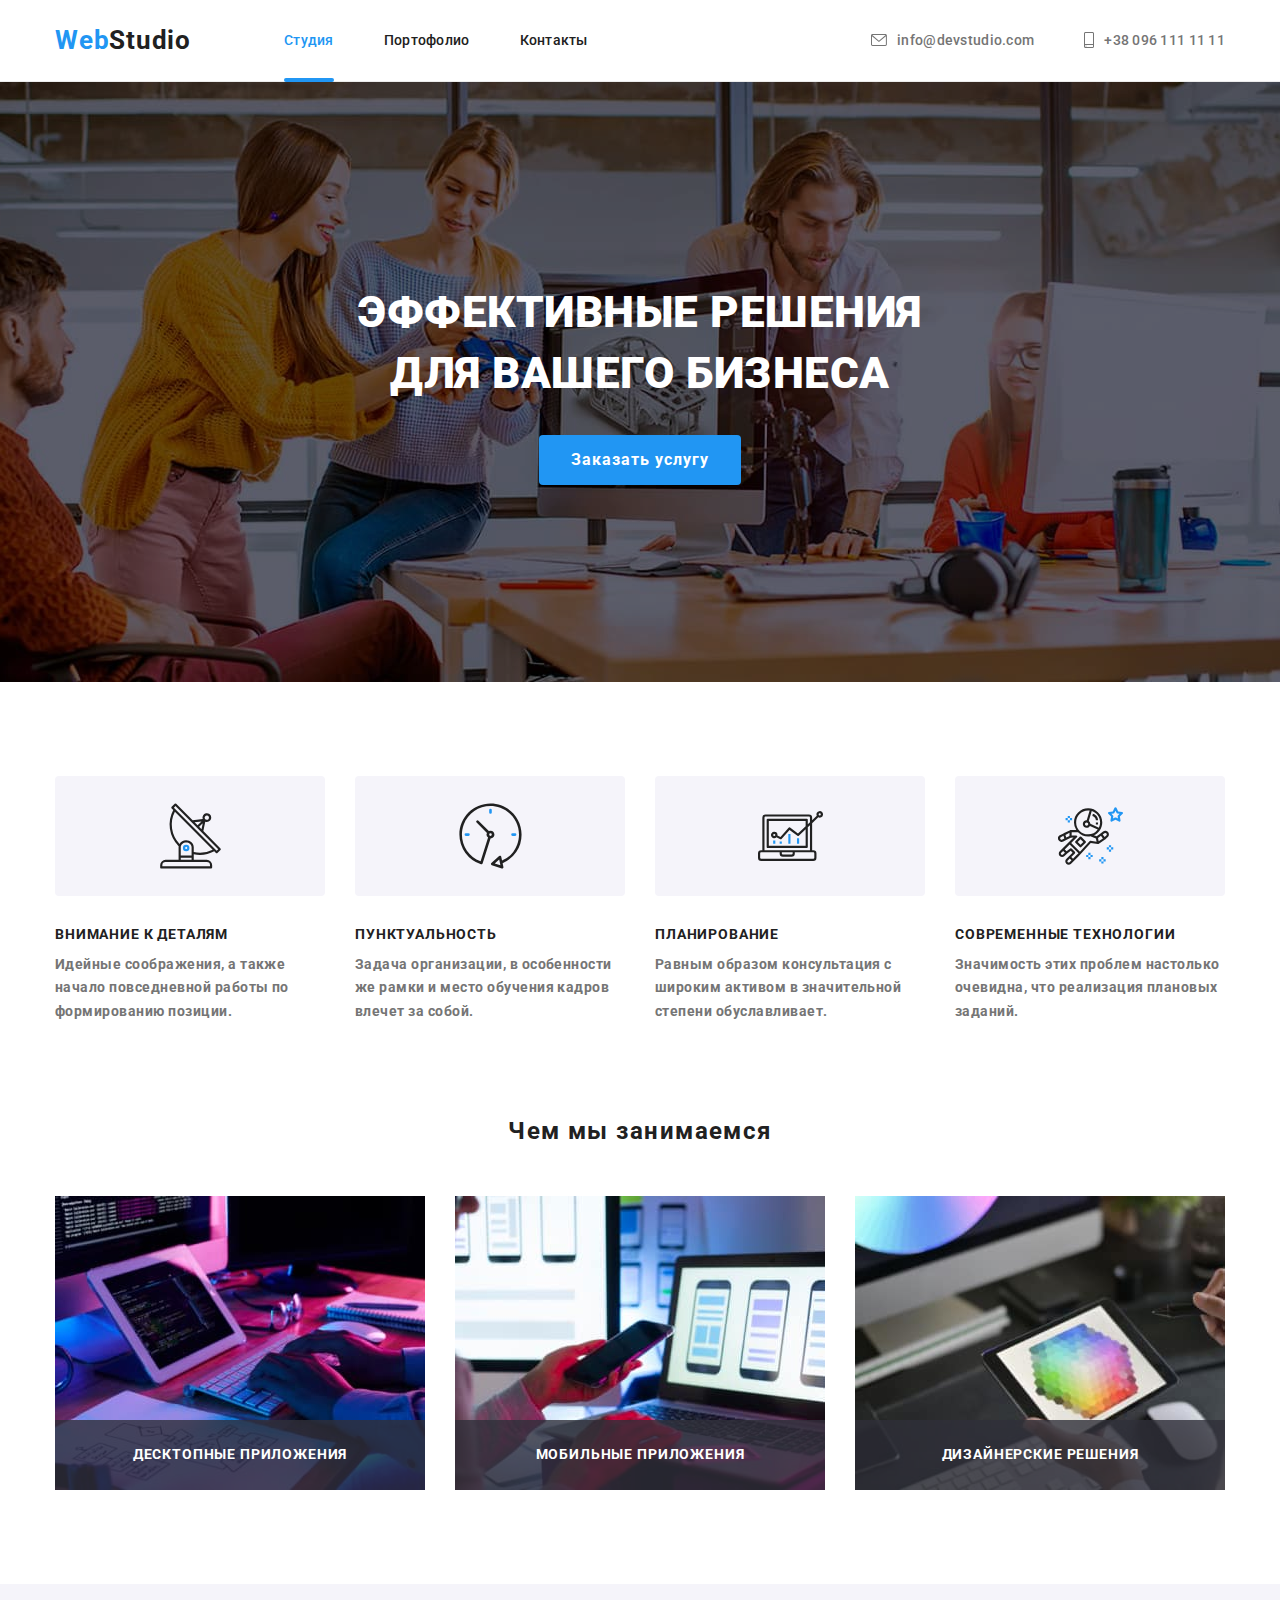
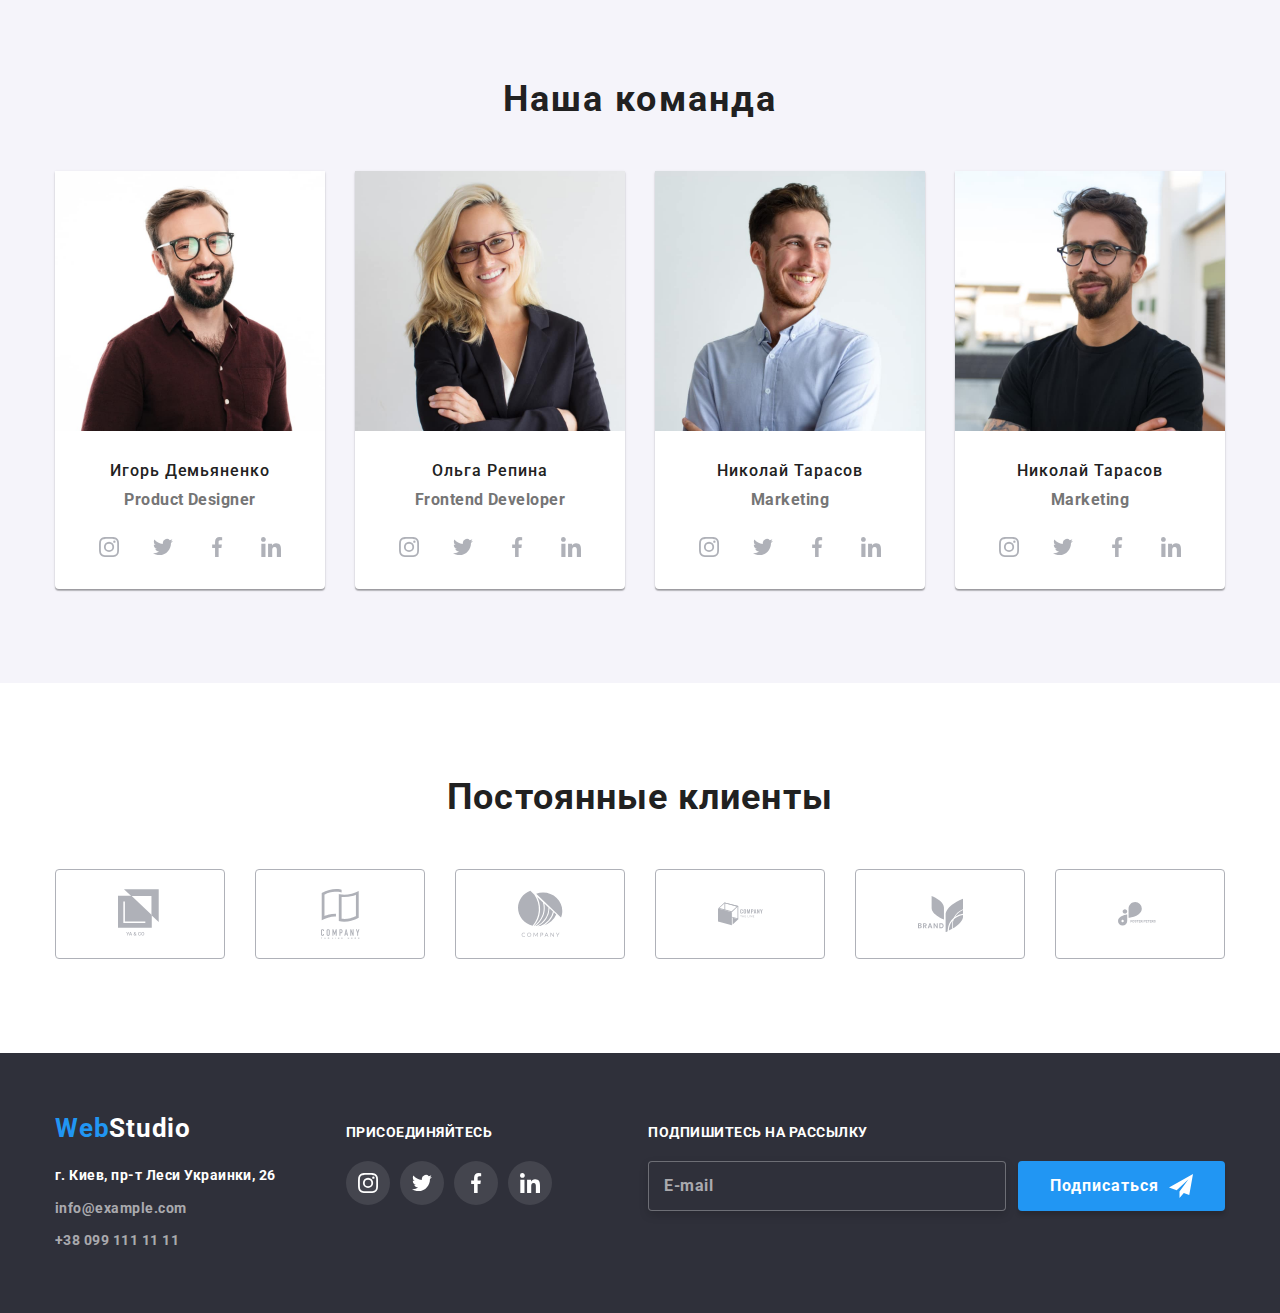
==== index.html @ f10117a3 "sass" ====
<!DOCTYPE html>
<html lang="ru">
  <head>
    <meta charset="UTF-8" />
    <meta name="viewport" content="width=device-width, initial-scale=1.0" />
    <title>Студия</title>
    <link rel="preconnect" href="https://fonts.gstatic.com" />
    <link
      href="https://fonts.googleapis.com/css2?family=Raleway:wght@700&family=Roboto:wght@400;500;700;900&display=swap"
      rel="stylesheet"
    />
    <!-- нормализатор  modern-normalize по умолчанию задан глобальный border-box -->
    <link
      rel="stylesheet"
      href="https://cdnjs.cloudflare.com/ajax/libs/modern-normalize/1.0.0/modern-normalize.min.css"
    />

    <link rel="stylesheet" href="./css/main.min.css" />
  </head>
  <body>
    <!-- шапка -->
    <header class="header">
      <div class="container header__container">
        <nav class="header__navigation">
          <a href="#" lang="en" class="logo header__logo"
            ><span class="logo-decor">Web</span>Studio</a
          >
          <ul class="header__nav-list">
            <li class="header__nav-list-item">
              <a class="header__nav-link header__nav-link--current" href="#">Студия</a></li>
            <li class="header__nav-list-item">
              <a class="header__nav-link" href="./portfolio.html">Портофолио</a>
            </li>
            <li class="header__nav-list-item">
              <a class="header__nav-link" href="#">Контакты</a></li>
          </ul>
        </nav>
        <ul class="header__contacts">
          <li class="header__contacts-item">
            <a class="header__contact" href="mailto:info@devstudio.com">
                <svg  class="header__contact-tel" width="16" height="12">
                  <use href="./images/svg/icon-sprite.svg#icon-envelope"></use>
                </svg>info@devstudio.com
           </a>
          </li>
          <li class="header__contacts-item">
            <a class="header__contact" href="tel:+380961111111">
              <svg  class="header__contact-tel" width="10" height="16">
                <use href="./images/svg/icon-sprite.svg#icon-smartphone"></use>
              </svg>
              +38 096 111 11 11
            </a>   
          </li>
        </ul>
      </div>
    </header>

    <main>
      <!-- Эффективные решения для вашего бизнеса -->
      <section class="main-section">
        <h1 class="main-section__title-main">
          Эффективные решения<br />
          для вашего бизнеса
        </h1>
        <button class="button" data-modal-open>Заказать услугу</button>
      </section>

      <!-- features Особенности -->
      <section class="features">
        <div class="container">
          <h2 class="features__main-title visually-hidden">Особенности</h2>
          <ul class="features__list">
            <li class="features__list-item">
              <div class="features__icon-wrapper">
                <svg class="features__icon">
                  <use href="./images/svg/icon-sprite.svg#icon-antenna"></use>
                </svg>
              </div>
              <h3 class="features__title">Внимание к деталям</h3>
              <p class="features__text">
                Идейные соображения, а также начало повседневной работы по
                формированию позиции.
              </p>
            </li>
            <li class="features__list-item">
              <div class="features__icon-wrapper">
                <svg class="features__icon">
                  <use href="./images/svg/icon-sprite.svg#icon-clock"></use>
                </svg>
              </div>
              <h3 class="features__title">Пунктуальность</h3>
              <p class="features__text">
                Задача организации, в особенности же рамки и место обучения
                кадров влечет за собой.
              </p>
            </li>
            <li class="features__list-item">
              <div class="features__icon-wrapper">
                <svg class="features__icon">
                  <use href="./images/svg/icon-sprite.svg#icon-diagram"></use>
                </svg>
              </div>
              <h3 class="features__title">Планирование</h3>
              <p class="features__text">
                Равным образом консультация с широким активом в значительной
                степени обуславливает.
              </p>
            </li>
            <li class="features__list-item">
              <div class="features__icon-wrapper">
                <svg class="features__icon">
                  <use href="./images/svg/icon-sprite.svg#icon-astronaut"></use>
                </svg>
              </div>
              <h3 class="features__title">Современные технологии</h3>
              <p class="features__text">
                Значимость этих проблем настолько очевидна, что реализация
                плановых заданий.
              </p>
            </li>
          </ul>
        </div>
      </section>

      <!-- Чем мы занимаемся -->
      <section class="making">
        <div class="making__container container">
          <h2 class="making__title">Чем мы занимаемся</h2>
          <ul class="making__list">
            <li class="making__list-item">
              <img
                src="./images/studio/img-1.jpg"
                alt="картинка-1"
                width="370"
              />
              <h3 class="making__title-item">Десктопные приложения</h3>
            </li>
            <li class="making__list-item">
              <img
                src="./images/studio/img-2.jpg"
                alt="картинка-2"
                width="370"
              />
              <h3 class="making__title-item">Мобильные приложения</h3>
            </li>
            <li class="making__list-item">
              <img
                src="./images/studio/img-3.jpg"
                alt="картинка-3"
                width="370"
              />
              <h3 class="making__title-item">Дизайнерские решения</h3>
            </li>
          </ul>
        </div>
      </section>

      <!-- Наша команда -->
      <section class="team">
        <div class="team__container container">
          <h2 class="team__title">Наша команда</h2>
          <ul class="team__list">
            <li class="team__list-item">
              <img
                class="team__img"
                src="./images/studio/demyanenko.jpg"
                alt="Игорь Демьяненко"
                width="270"
              />
              <div class="team-name">
                <h3 class="team__title-name">Игорь Демьяненко</h3>
                <p class="team__text" lang="en">Product Designer</p>
                <ul class="team__icon-social-list">
                  <li>
                    <a class="icon-link team__icon-social-link" href="#">
                      <svg class="icon-link__image team__icon-social" width="20" height="20">
                        <use href="./images/svg/icon-sprite.svg#icon-instagram"></use>
                      </svg>
                    </a>
                  </li>
                  <li>
                    <a class="icon-link team__icon-social-link" href="#">
                      <svg class="icon-link__image team__icon-social" width="20" height="20">
                        <use href="./images/svg/icon-sprite.svg#icon-twitter"></use>
                      </svg>
                    </a>
                  </li>
                  <li>
                    <a class="icon-link team__icon-social-link" href="#">
                      <svg class="icon-link__image team__icon-social" width="20" height="20">
                        <use href="./images/svg/icon-sprite.svg#icon-facebook"></use>
                      </svg>
                    </a>
                  </li>
                  <li>
                    <a class="icon-link team__icon-social-link" href="#">
                      <svg class="icon-link__image team__icon-social" width="20" height="20">
                        <use href="./images/svg/icon-sprite.svg#icon-linkedin"></use>
                      </svg>
                    </a>
                  </li>
                </ul>
              </div>
            </li>
            <li class="team__list-item">
              <img
                class="team__img"
                src="./images/studio/repina.jpg"
                alt="Ольга Репина"
                width="270"
              />
              <div class="team-name">
                <h3 class="team__title-name">Ольга Репина</h3>
                <p class="team__text" lang="en">Frontend Developer</p>
                <ul class="team__icon-social-list">
                  <li>
                    <a class="icon-link team__icon-social-link" href="#">
                      <svg class="icon-link__image team__icon-social" width="20" height="20">
                        <use href="./images/svg/icon-sprite.svg#icon-instagram"></use>
                      </svg>
                    </a>
                  </li>
                  <li>
                    <a class="icon-link team__icon-social-link" href="#">
                      <svg class="icon-link__image team__icon-social" width="20" height="20">
                        <use href="./images/svg/icon-sprite.svg#icon-twitter"></use>
                      </svg>
                    </a>
                  </li>
                  <li>
                    <a class="icon-link team__icon-social-link" href="#">
                      <svg class="icon-link__image team__icon-social" width="20" height="20">
                        <use href="./images/svg/icon-sprite.svg#icon-facebook"></use>
                      </svg>
                    </a>
                  </li>
                  <li>
                    <a class="icon-link team__icon-social-link" href="#">
                      <svg class="icon-link__image team__icon-social" width="20" height="20">
                        <use href="./images/svg/icon-sprite.svg#icon-linkedin"></use>
                      </svg>
                    </a>
                  </li>
                </ul>
              </div>
            </li>
            <li class="team__list-item">
              <img
                class="team__img"
                src="./images/studio/tarasov.jpg"
                alt="Николай Тарасов"
                width="270"
              />
              <div class="team-name">
                <h3 class="team__title-name">Николай Тарасов</h3>
                <p class="team__text" lang="en">Marketing</p>
                <ul class="team__icon-social-list">
                  <li>
                    <a class="icon-link team__icon-social-link" href="#">
                      <svg class="icon-link__image team__icon-social" width="20" height="20">
                        <use href="./images/svg/icon-sprite.svg#icon-instagram"></use>
                      </svg>
                    </a>
                  </li>
                  <li>
                    <a class="icon-link team__icon-social-link" href="#">
                      <svg class="icon-link__image team__icon-social" width="20" height="20">
                        <use href="./images/svg/icon-sprite.svg#icon-twitter"></use>
                      </svg>
                    </a>
                  </li>
                  <li>
                    <a class="icon-link team__icon-social-link" href="#">
                      <svg class="icon-link__image team__icon-social" width="20" height="20">
                        <use href="./images/svg/icon-sprite.svg#icon-facebook"></use>
                      </svg>
                    </a>
                  </li>
                  <li>
                    <a class="icon-link team__icon-social-link" href="#">
                      <svg class="icon-link__image team__icon-social" width="20" height="20">
                        <use href="./images/svg/icon-sprite.svg#icon-linkedin"></use>
                      </svg>
                    </a>
                  </li>
                </ul>
              </div>
            </li>
            <li class="team__list-item">
              <img
                class="team__img"
                src="./images/studio/ermakov.jpg"
                alt="Михаил Ермаков"
                width="270"
              />
              <div class="team-name">
                <h3 class="team__title-name">Николай Тарасов</h3>
                <p class="team__text" lang="en">Marketing</p>
                <ul class="team__icon-social-list">
                  <li>
                    <a class="icon-link team__icon-social-link" href="#">
                      <svg class="icon-link__image team__icon-social" width="20" height="20">
                        <use href="./images/svg/icon-sprite.svg#icon-instagram"></use>
                      </svg>
                    </a>
                  </li>
                  <li>
                    <a class="icon-link team__icon-social-link" href="#">
                      <svg class="icon-link__image team__icon-social" width="20" height="20">
                        <use href="./images/svg/icon-sprite.svg#icon-twitter"></use>
                      </svg>
                    </a>
                  </li>
                  <li>
                    <a class="icon-link team__icon-social-link" href="#">
                      <svg class="icon-link__image team__icon-social" width="20" height="20">
                        <use href="./images/svg/icon-sprite.svg#icon-facebook"></use>
                      </svg>
                    </a>
                  </li>
                  <li>
                    <a class="icon-link team__icon-social-link" href="#">
                      <svg class="icon-link__image team__icon-social" width="20" height="20">
                        <use href="./images/svg/icon-sprite.svg#icon-linkedin"></use>
                      </svg>
                    </a>
                  </li>
                </ul>
              </div>
            </li>
          </ul>
        </div>
      </section>

      <!-- regular customers -->
      <section class="clients">
        <div class="clients__container container ">
          <h2 class="clients__title">Постоянные клиенты</h2>
          <ul class="clients__list-links">
            <li class="clients__list-item-link">
              <a class="clients__icon-link" href="#">
                <svg class="clients__icon-brend">
                  <use href="./images/svg/icon-sprite.svg#icon-logo-1"></use>
                </svg>
              </a>
            </li>
            <li class="clients__list-item-link">
              <a class="clients__icon-link" href="#">
                <svg class="clients__icon-brend">
                  <use href="./images/svg/icon-sprite.svg#icon-logo-2"></use>
                </svg>
              </a>
            </li>
            <li class="clients__list-item-link">
              <a class="clients__icon-link" href="#">
                <svg class="clients__icon-brend">
                  <use href="./images/svg/icon-sprite.svg#icon-logo-3"></use>
                </svg>
              </a>
            </li>
            <li class="clients__list-item-link">
              <a class="clients__icon-link" href="#">
                <svg class="clients__icon-brend">
                  <use href="./images/svg/icon-sprite.svg#icon-logo-4"></use>
                </svg>
              </a>
            </li>
            <li class="clients__list-item-link">
              <a class="clients__icon-link" href="#">
                <svg class="clients__icon-brend">
                  <use href="./images/svg/icon-sprite.svg#icon-logo-5"></use>
                </svg>
              </a>
            </li>
            <li class="clients__list-item-link">
              <a class="clients__icon-link" href="#">
                <svg class="clients__icon-brend">
                  <use href="./images/svg/icon-sprite.svg#icon-logo-6"></use>
                </svg>
              </a>
            </li>
          </ul>
        </div>
      </section>
    </main>

    <!-- подвал -->
    <footer class="footer">
      <div class="footer__container container">

        <div class="footer__address">
          <a href="#" lang="en" class="logo footer__logo "
          ><span class="logo-decor">Web</span>Studio</a>
          <address>
            <p class="footer__text-address">г. Киев, пр-т Леси Украинки, 26</p>
            <ul class="footer__contacts">
              <li class="footer__item">
                <a class="footer__contact" href="mailto:info@example.com"
                  >info@example.com</a
                >
              </li>
              <li class="footer__item">
                <a class="footer__contact" href="tel:+380991111111"
                  >+38 099 111 11 11</a
                >
              </li>
            </ul>
          </address>
        </div>

        <div class="footer__social-links">
          <p class="footer__subscribe">присоединяйтесь</p>
          <ul class="footer__links">
            <li class="footer__links-item">
              <a class="icon-link footer__icon-social-link" href="#">
                <svg class="icon-link__image footer__icon-social" width="20" height="20">
                  <use href="./images/svg/icon-sprite.svg#icon-instagram"></use>
                </svg>
              </a>
            </li>
            <li class="footer__links-item">
              <a class="icon-link footer__icon-social-link" href="#">
                <svg class="icon-link__image footer__icon-social" width="20" height="20">
                  <use href="./images/svg/icon-sprite.svg#icon-twitter"></use>
                </svg>
              </a>
            </li>
            <li class="footer__links-item">
              <a class="icon-link footer__icon-social-link" href="#">
                <svg class="icon-link__image footer__icon-social" width="20" height="20">
                  <use href="./images/svg/icon-sprite.svg#icon-facebook"></use>
                </svg>
              </a>
            </li>
            <li class="footer__links-item">
              <a class="icon-link footer__icon-social-link" href="#">
                <svg class="icon-link__image footer__icon-social" width="20" height="20">
                  <use href="./images/svg/icon-sprite.svg#icon-linkedin"></use>
                </svg>
              </a>
            </li>
          </ul>
        </div>

        <div class="footer__subscribe-newsletter">
          <p class="footer__subscribe">Подпишитесь на рассылку</p>

          <form class="footer__form" autocomplete="off">

            <label class="footer__form-field">
              <input type="email" class="footer__form-input" name="email" placeholder=" " />
              <span class="footer__form-label">E-mail</span>
            </label>
            
            <button type="submit" class="button footer__subscribe-btn">Подписаться
              <svg  class="footer__telegram-icon" width="24" height="24">
                <use href="./images/svg/icon-sprite.svg#icon-telegram"></use>
              </svg>
            </button>
          </form>

        </div>

      </div>
    </footer>

    <!-- backdrop -->
    <div class="backdrop backdrop__hidden" data-modal>
      <div class="modal">
        <div class="modal__close-wrapper">
          <!-- button close -->
          <button class="modal__close" data-modal-close>
            <svg  class="modal__close-icon" width="18" height="18">
                  <use href="./images/svg/icon-sprite.svg#icon-close"></use>
                </svg>
          </button>
          <p class="modal__data-request">Оставьте свои данные, мы вам перезвоним</p>
          <!-- fill fields -->
          <form class="modal__form" autocomplete="off">
            <label class="modal__form-field">
              <input type="text" class="modal__form-input" name="name" placeholder=" ">
              <span class="modal__form-label">Имя</span>
                <svg  class="modal__form-icon" width="18" height="18">
                  <use href="./images/svg/icon-sprite.svg#icon-person"></use>
                </svg>
            </label>
            <label class="modal__form-field">
              <input type="text" class="modal__form-input" name="tel" placeholder=" ">
              <span class="modal__form-label">Телефон</span>
                <svg  class="modal__form-icon" width="18" height="18">
                  <use href="./images/svg/icon-sprite.svg#icon-phone"></use>
                </svg>
            </label>
            <label class="modal__form-field">
              <input type="text" class="modal__form-input" name="email" placeholder=" ">
              <span class="modal__form-label">Почта</span>
                <svg  class="modal__form-icon" width="18" height="18">
                  <use href="./images/svg/icon-sprite.svg#icon-email"></use>
                </svg>
            </label>
            <!-- textarea -->
            <label class="modal__form-field">
              <span class="modal__form-label">Коментарий</span>
              <textarea class="modal__form-input modal__form-comment" name="comment" cols="30" rows="8" placeholder=" "></textarea>
              <span class="modal__form-label modal__form-label--placeholder">Введите текст</span>
            </label>
            <!-- checkbox -->
            <label class="modal__form-checkbox">
              <input type="checkbox" class="modal__checkbox" name="checkbox">
              <span class="modal__text-checkbox">
                Соглашаюсь с рассылкой и принимаю &nbsp;<a href="#" class="modal__text-checkbox--link"> Условия договора</a>
              </span>
            </label>
            <!-- button submit -->
            <button class="button
            modal__btn" type="submit">Отправить</button>
          </form>
        </div>
      </div>
    </div>

    <script src="./js/modal.js"></script>
  </body>
</html>
---- css/main.min.css ----
body{font-family:"roboto",sans-serif;font-weight:700;font-style:normal;letter-spacing:.03em}section{padding:94px 0}address{font-style:normal}button{font-family:inherit;border-radius:4px;letter-spacing:0.06em;cursor:pointer;border:none}button,button:active,button:focus{outline:none}*{text-decoration:none;margin:0;padding:0;border:none}h2,h3{font-weight:700;color:#212121;letter-spacing:0.06em}a{text-decoration:none}p{color:#757575}ul,ol{list-style-type:none}img{display:block;width:100%}textarea{resize:none}.container{max-width:1200px;margin-left:auto;margin-right:auto;padding-left:15px;padding-right:15px}.visually-hidden{position:absolute;width:1px;height:1px;margin:-1px;border:0;padding:0;white-space:nowrap;-webkit-clip-path:inset(100%);clip-path:inset(100%);clip:rect(0 0 0 0);overflow:hidden}.icon-link{display:-webkit-box;display:-ms-flexbox;display:flex;-webkit-box-align:center;-ms-flex-align:center;align-items:center;-webkit-box-pack:center;-ms-flex-pack:center;justify-content:center;width:44px;height:44px;border-radius:50%;-webkit-transition:background-color 250ms cubic-bezier(0.4, 0, 0.2, 1);transition:background-color 250ms cubic-bezier(0.4, 0, 0.2, 1)}.icon-link:hover{background-color:#2196f3;cursor:pointer}.icon-link__image{fill:#afb1b8;-webkit-transition:fill 250ms cubic-bezier(0.4, 0, 0.2, 1);transition:fill 250ms cubic-bezier(0.4, 0, 0.2, 1)}.icon-link:hover .icon-link__image{fill:#fff}.logo{font-family:"roboto",sans-serif;font-weight:700;font-style:normal;letter-spacing:.03em;font-size:26px;display:inline-block}.logo-decor{color:#2196f3}.button{font-weight:700;font-size:16px;line-height:1.9;background-color:#2196f3;color:#fff;padding:10px 32px;-webkit-box-shadow:0px 4px 4px rgba(0,0,0,0.15);box-shadow:0px 4px 4px rgba(0,0,0,0.15);border-radius:4px}.button:hover{-webkit-box-shadow:0px 0px 2px #ced0f5;box-shadow:0px 0px 2px #ced0f5}.header{border-bottom:1px solid #ececec}.header__nav-link,.header__contact{display:block;padding:32px 0;color:#212121;-webkit-transition:color 250ms cubic-bezier(0.4, 0, 0.2, 1);transition:color 250ms cubic-bezier(0.4, 0, 0.2, 1)}.header__contacts-item:hover,.header__nav-link:hover,.header__contact:hover{color:#2196f3;fill:#2196f3}.header__contacts,.header__nav-list,.header__navigation,.header__container{display:-webkit-box;display:-ms-flexbox;display:flex}.header__navigation,.header__container{-webkit-box-align:center;-ms-flex-align:center;align-items:center}.header__container{-webkit-box-pack:justify;-ms-flex-pack:justify;justify-content:space-between}.header__contacts,.header__nav-list{font-weight:500;font-size:14px;line-height:1.2;letter-spacing:0.02em}.header__contacts :not(:last-child),.header__nav-list :not(:last-child){margin-right:50px}.header__nav-link{color:#212121}.header__nav-link--current{color:#2196f3}.header__nav-link--current::after{content:"";width:100%;height:4px;background-color:#2196f3;position:absolute;left:0;bottom:-1px;border-radius:2px}.header__contact{color:#757575;display:-webkit-box;display:-ms-flexbox;display:flex;-webkit-box-align:center;-ms-flex-align:center;align-items:center}.header__nav-list-item{position:relative}.header__contact-tel{margin-right:10px;fill:currentColor}.header__logo{line-height:1.2;color:#212121;margin-right:93px}.main-section{text-align:center;background-blend-mode:multiply;background-image:url(../images/studio/bg-img.jpg);background-color:rgba(47,48,58,0.4);background-repeat:no-repeat;background-size:cover;background-position:center;height:600px;max-width:1600px;margin:0 auto;padding:200px 0}.main-section__title-main{color:#fff;font-weight:900;font-size:44px;line-height:1.4;text-transform:uppercase;margin-bottom:30px}.features{padding-bottom:0}.features__list{display:-webkit-box;display:-ms-flexbox;display:flex}.features__list-item{width:calc((100% - 30px * 3) / 4)}.features__list-item:not(:last-child){margin-right:30px}.features__title{font-size:14px;line-height:1.2;text-transform:uppercase;margin-bottom:10px}.features__text{font-size:14px;line-height:1.7}.features__main-title,.make__title,.team__title{font-size:36px;line-height:1.2}.features__icon-wrapper{display:-webkit-box;display:-ms-flexbox;display:flex;-webkit-box-align:center;-ms-flex-align:center;align-items:center;-webkit-box-pack:center;-ms-flex-pack:center;justify-content:center;background-color:#f5f4fa;height:120px;margin-bottom:30px;border-radius:4px}.features__icon{width:65px;height:70px}.making__container{text-align:center}.making__title{margin-bottom:50px}.making__list{display:-webkit-box;display:-ms-flexbox;display:flex;-ms-flex-wrap:nowrap;flex-wrap:nowrap}.making__list :not(:last-child){margin-right:30px}.making__list-item{display:block;position:relative}.making__title-item{position:absolute;bottom:0;left:0;width:100%;padding:27px 15px;background:rgba(47,48,58,0.8);color:#fff;font-size:14px;line-height:1.14;text-transform:uppercase;text-align:center}.team{background-color:#f5f4fa}.team__container{text-align:center}.team__title{margin-bottom:50px}.team__list{display:-webkit-box;display:-ms-flexbox;display:flex}.team__list-item{-webkit-box-shadow:0px 1px 3px rgba(0,0,0,0.12),0px 1px 1px rgba(0,0,0,0.14),0px 2px 1px rgba(0,0,0,0.2);box-shadow:0px 1px 3px rgba(0,0,0,0.12),0px 1px 1px rgba(0,0,0,0.14),0px 2px 1px rgba(0,0,0,0.2);border-radius:0px 0px 4px 4px;background-color:#fff;max-width:270px}.team__list-item:not(:last-child){margin-right:30px}.team-name{padding:30px 32px 20px}.team__title-name{font-weight:500;font-size:16px;line-height:1.2;margin-bottom:10px}.team__text{font-size:16px;line-height:1.2;margin-bottom:16px}.team__icon-social-list{display:-webkit-box;display:-ms-flexbox;display:flex;-webkit-box-pack:justify;-ms-flex-pack:justify;justify-content:space-between}.clients__container{text-align:center}.clients__title{margin-bottom:50px;font-weight:700;font-size:36px;line-height:1.16;letter-spacing:0.03em}.clients__list-links{display:-webkit-box;display:-ms-flexbox;display:flex;-webkit-box-pack:justify;-ms-flex-pack:justify;justify-content:space-between}.clients__icon-link{display:-webkit-box;display:-ms-flexbox;display:flex;-webkit-box-align:center;-ms-flex-align:center;align-items:center;-webkit-box-pack:center;-ms-flex-pack:center;justify-content:center;width:170px;height:90px;border-radius:4px;fill:#afb1b8;border:1px solid #afb1b8;-webkit-transition:fill 250ms cubic-bezier(0.4, 0, 0.2, 1);transition:fill 250ms cubic-bezier(0.4, 0, 0.2, 1)}.clients__icon-link:hover{fill:#2196f3;border:1px solid #2196f3}.clients__icon-brend{width:45px;height:50px}.portfolio__list-filter{display:-webkit-box;display:-ms-flexbox;display:flex;-webkit-box-pack:center;-ms-flex-pack:center;justify-content:center;margin-bottom:50px}.portfolio__list-filter-item:not(:last-child){margin-right:8px}.portfolio__filter-link{font-weight:500;padding:6px 22px;line-height:1.6;background-color:#f5f4fa;color:#212121;-webkit-transition:background-color 250ms cubic-bezier(0.4, 0, 0.2, 1);transition:background-color 250ms cubic-bezier(0.4, 0, 0.2, 1)}.portfolio__filter-link:focus,.portfolio__filter-link:hover{color:#fff;background-color:#2196f3;-webkit-box-shadow:0px 3px 1px rgba(0,0,0,0.1),0px 1px 2px rgba(0,0,0,0.08),0px 2px 2px rgba(0,0,0,0.12);box-shadow:0px 3px 1px rgba(0,0,0,0.1),0px 1px 2px rgba(0,0,0,0.08),0px 2px 2px rgba(0,0,0,0.12)}.portfolio__progect-list{display:-webkit-box;display:-ms-flexbox;display:flex;-ms-flex-wrap:wrap;flex-wrap:wrap}.portfolio__progect{width:calc((100% - 60px) / 3);margin-right:30px;margin-bottom:30px;background-color:#fff;-webkit-transition:0.5s;transition:0.5s}.portfolio__progect:hover{-webkit-box-shadow:0px 1px 1px rgba(0,0,0,0.12),0px 4px 4px rgba(0,0,0,0.06),1px 4px 6px rgba(0,0,0,0.16);box-shadow:0px 1px 1px rgba(0,0,0,0.12),0px 4px 4px rgba(0,0,0,0.06),1px 4px 6px rgba(0,0,0,0.16)}.portfolio__progect:nth-child(3n+3){margin-right:0}.portfolio__progect:nth-last-child(-n+3){margin-bottom:0}.portfolio__overflay-card{position:absolute;bottom:-100%;left:0;display:-webkit-box;display:-ms-flexbox;display:flex;-webkit-box-align:center;-ms-flex-align:center;align-items:center;-webkit-box-pack:center;-ms-flex-pack:center;justify-content:center;padding:24px;height:100%;width:100%;background-color:rgba(33,150,243,0.9);-webkit-transform:translateY(0);transform:translateY(0);-webkit-transition:-webkit-transform 250ms cubic-bezier(0.4, 0, 0.2, 1);transition:-webkit-transform 250ms cubic-bezier(0.4, 0, 0.2, 1);transition:transform 250ms cubic-bezier(0.4, 0, 0.2, 1);transition:transform 250ms cubic-bezier(0.4, 0, 0.2, 1), -webkit-transform 250ms cubic-bezier(0.4, 0, 0.2, 1)}.portfolio__progect:hover .portfolio__overflay-card{-webkit-transform:translateY(-100%);transform:translateY(-100%)}.portfolio__overflay-card-text{font-weight:400;font-size:18px;line-height:1.55;color:#fff}.portfolio__title{font-weight:700;font-size:18px;line-height:2;margin-bottom:4px}.portfolio__title-subtext{font-weight:400;font-size:16px;line-height:1.9}.portfolio__name-progect{padding:20px 24px;border-right:1px solid #eee;border-bottom:1px solid #eee;border-left:1px solid #eee}.portfolio__thumb{position:relative;overflow:hidden}.footer{background-color:#2f303a;padding:60px 0}.footer__container{display:-webkit-box;display:-ms-flexbox;display:flex;-webkit-box-align:baseline;-ms-flex-align:baseline;align-items:baseline}.footer__logo{line-height:1.19;margin-bottom:20px;color:#fff}.footer__address{margin-right:70px}.footer__text-address{font-size:14px;line-height:1.7;color:#fff}.footer__contact{font-size:14px;line-height:1.7;color:rgba(255,255,255,0.6)}.footer__contacts{margin-top:9px}.footer__item:not(:last-child){margin-bottom:9px}.footer__social-links{margin-right:93px}.footer__subscribe{margin-bottom:20px;font-weight:700;font-size:14px;line-height:1.14;text-transform:uppercase;color:#fff}.footer__links{width:206px;display:-webkit-box;display:-ms-flexbox;display:flex}.footer__icon-social{fill:#fff}.footer__links-item:not(:last-child){margin-right:10px}.footer__icon-social-link{background:rgba(255,255,255,0.1)}.footer__subscribe-newsletter{margin:0 0 0 auto}.footer__form-input{width:358px;height:50px;padding:15px 16px;border:1px solid rgba(255,255,255,0.3);-webkit-filter:drop-shadow(0px 4px 4px rgba(0,0,0,0.15));filter:drop-shadow(0px 4px 4px rgba(0,0,0,0.15));border-radius:4px;background-color:#2f303a}.footer__form{display:-webkit-box;display:-ms-flexbox;display:flex}.footer__form-field{position:relative}.footer__form-label{position:absolute;top:50%;left:16px;-webkit-transform:translateY(-50%);transform:translateY(-50%);font-size:16px;line-height:20px;letter-spacing:0.03em;color:rgba(255,255,255,0.6)}.footer__form-field:focus-within>.footer__form-label,.footer__form-input:not(:placeholder-shown)+.footer__form-label{opacity:0}.footer__form-input{margin-right:12px;color:rgba(255,255,255,0.6)}.footer__subscribe-btn{display:-webkit-box;display:-ms-flexbox;display:flex;-webkit-box-align:center;-ms-flex-align:center;align-items:center;-webkit-box-pack:center;-ms-flex-pack:center;justify-content:center}.footer__subscribe-btn:hover{-webkit-box-shadow:0px 0px 2px #ced0f5;box-shadow:0px 0px 2px #ced0f5}.footer__telegram-icon{margin-left:10px}.backdrop{position:fixed;top:0;left:0;width:100%;height:100%;background:rgba(0,0,0,0.5);opacity:1;-webkit-transition:opasity 250ms cubic-bezier(0.4, 0, 0.2, 1);transition:opasity 250ms cubic-bezier(0.4, 0, 0.2, 1)}.backdrop__hidden{opacity:0;pointer-events:none}.modal{position:absolute;top:50%;left:50%;-webkit-transform:translate(-50%, -50%) scale(1);transform:translate(-50%, -50%) scale(1);width:528px;min-height:581px;padding:40px 41px;background:#fff;border-radius:4px;-webkit-box-shadow:0px 1px 3px rgba(0,0,0,0.12),0px 1px 1px rgba(0,0,0,0.14),0px 2px 1px rgba(0,0,0,0.2);box-shadow:0px 1px 3px rgba(0,0,0,0.12),0px 1px 1px rgba(0,0,0,0.14),0px 2px 1px rgba(0,0,0,0.2);-webkit-transition:-webkit-transform 250ms cubic-bezier(0.4, 0, 0.2, 1);transition:-webkit-transform 250ms cubic-bezier(0.4, 0, 0.2, 1);transition:transform 250ms cubic-bezier(0.4, 0, 0.2, 1);transition:transform 250ms cubic-bezier(0.4, 0, 0.2, 1), -webkit-transform 250ms cubic-bezier(0.4, 0, 0.2, 1)}.modal__close{position:absolute;display:-webkit-box;display:-ms-flexbox;display:flex;-webkit-box-align:center;-ms-flex-align:center;align-items:center;-webkit-box-pack:center;-ms-flex-pack:center;justify-content:center;top:8px;right:8px;width:32px;height:32px;border-radius:50%;border:1px solid rgba(0,0,0,0.1);background-color:#fff;cursor:pointer}.modal__close-icon{-webkit-transition:fill 250ms cubic-bezier(0.4, 0, 0.2, 1);transition:fill 250ms cubic-bezier(0.4, 0, 0.2, 1)}.modal__close-icon:hover{fill:#2196f3}.modal__form-field{position:relative;display:block}.modal__data-request{margin-bottom:30px;font-weight:700;font-size:20px;line-height:1.15;text-align:center;letter-spacing:0.03em;color:#212121}.modal__form-input{margin-bottom:28px;padding:5px 5px 5px 43px;height:40px;width:100%;border:1px solid rgba(33,33,33,0.2);border-radius:4px;-webkit-transition:border 250ms cubic-bezier(0.4, 0, 0.2, 1);transition:border 250ms cubic-bezier(0.4, 0, 0.2, 1)}.modal__form-input:focus{outline:none;border:1px solid #2196f3}.modal__form-icon{position:absolute;left:15px;top:11px}.modal__form-input:focus-within ~ .modal__form-icon{fill:#2196f3}.modal__form-label{position:absolute;top:-18px;left:0;font-size:12px;line-height:1.16;letter-spacing:0.01em;color:#757575}.modal__form-label--placeholder{font-size:12px;line-height:1.16;letter-spacing:0.01em;top:12px;left:16px;color:rgba(117,117,117,0.5)}.modal__form-field:focus-within>.modal__form-label--placeholder,.modal__form-comment:not(:placeholder-shown)+.modal__form-label--placeholder{opacity:0}.modal__form-comment{padding:12px 16px;height:120px;width:100%;margin-bottom:20px;border:1px solid rgba(33,33,33,0.2);border-radius:4px;-webkit-transition:border 250ms cubic-bezier(0.4, 0, 0.2, 1);transition:border 250ms cubic-bezier(0.4, 0, 0.2, 1)}.modal__form-checkbox{display:-webkit-box;display:-ms-flexbox;display:flex;-webkit-box-pack:center;-ms-flex-pack:center;justify-content:center}.modal__checkbox{-webkit-appearance:none;-moz-appearance:none;appearance:none}.modal__checkbox:focus{outline:none}.modal__text-checkbox{display:-webkit-box;display:-ms-flexbox;display:flex;-webkit-box-align:center;-ms-flex-align:center;align-items:center;font-size:14px;line-height:1.7;letter-spacing:0.03em}.modal__text-checkbox--link{color:#2196f3;border-bottom:1px solid #2196f3;line-height:1}.modal__text-checkbox::before{content:"";display:inline-block;width:16px;height:15px;margin-right:7px;border:1px solid #212121;border-radius:4px;background-image:url(../images/svg/check.svg);background-color:#fff;-webkit-transition:background-color 250ms cubic-bezier(0.4, 0, 0.2, 1);transition:background-color 250ms cubic-bezier(0.4, 0, 0.2, 1)}.modal__checkbox:checked ~ .modal__text-checkbox::before{background-color:#2196f3;border:none}.modal__btn{display:block;margin:30px auto 0}
/*# sourceMappingURL=main.min.css.map */
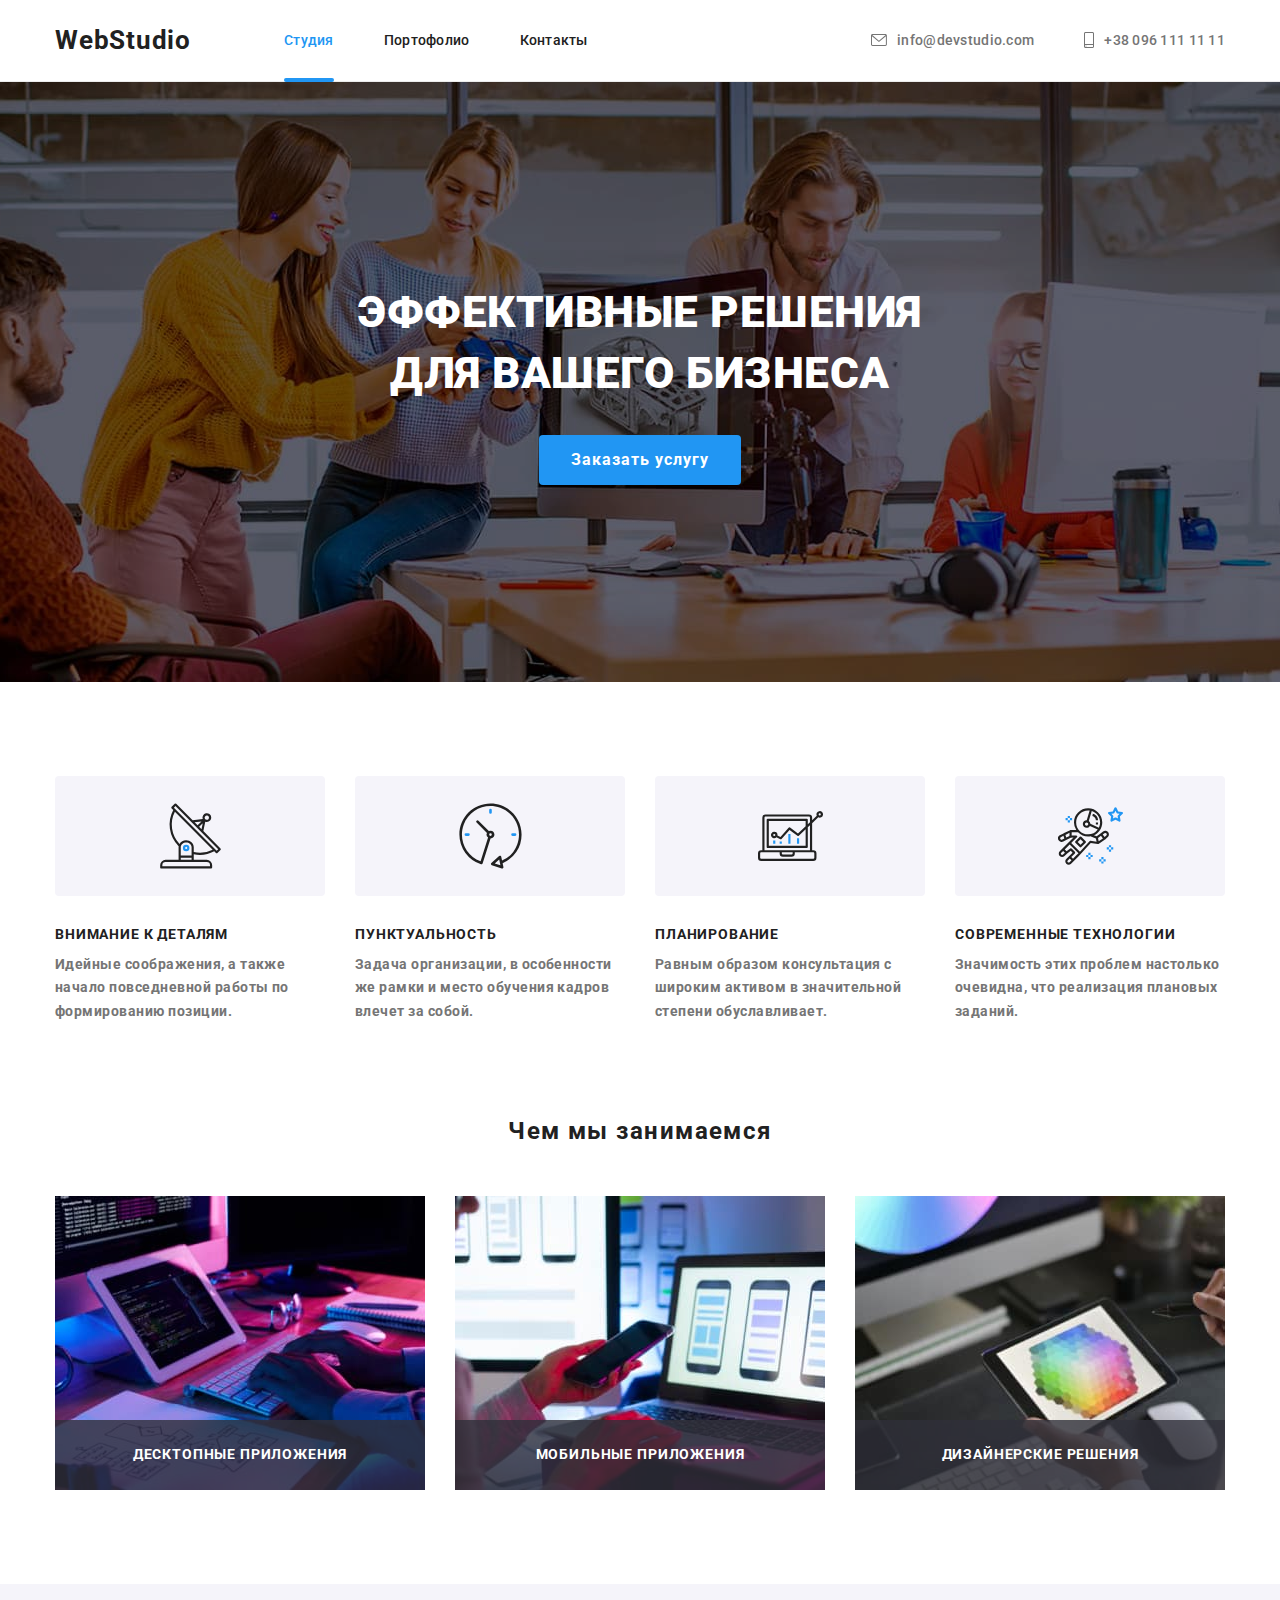
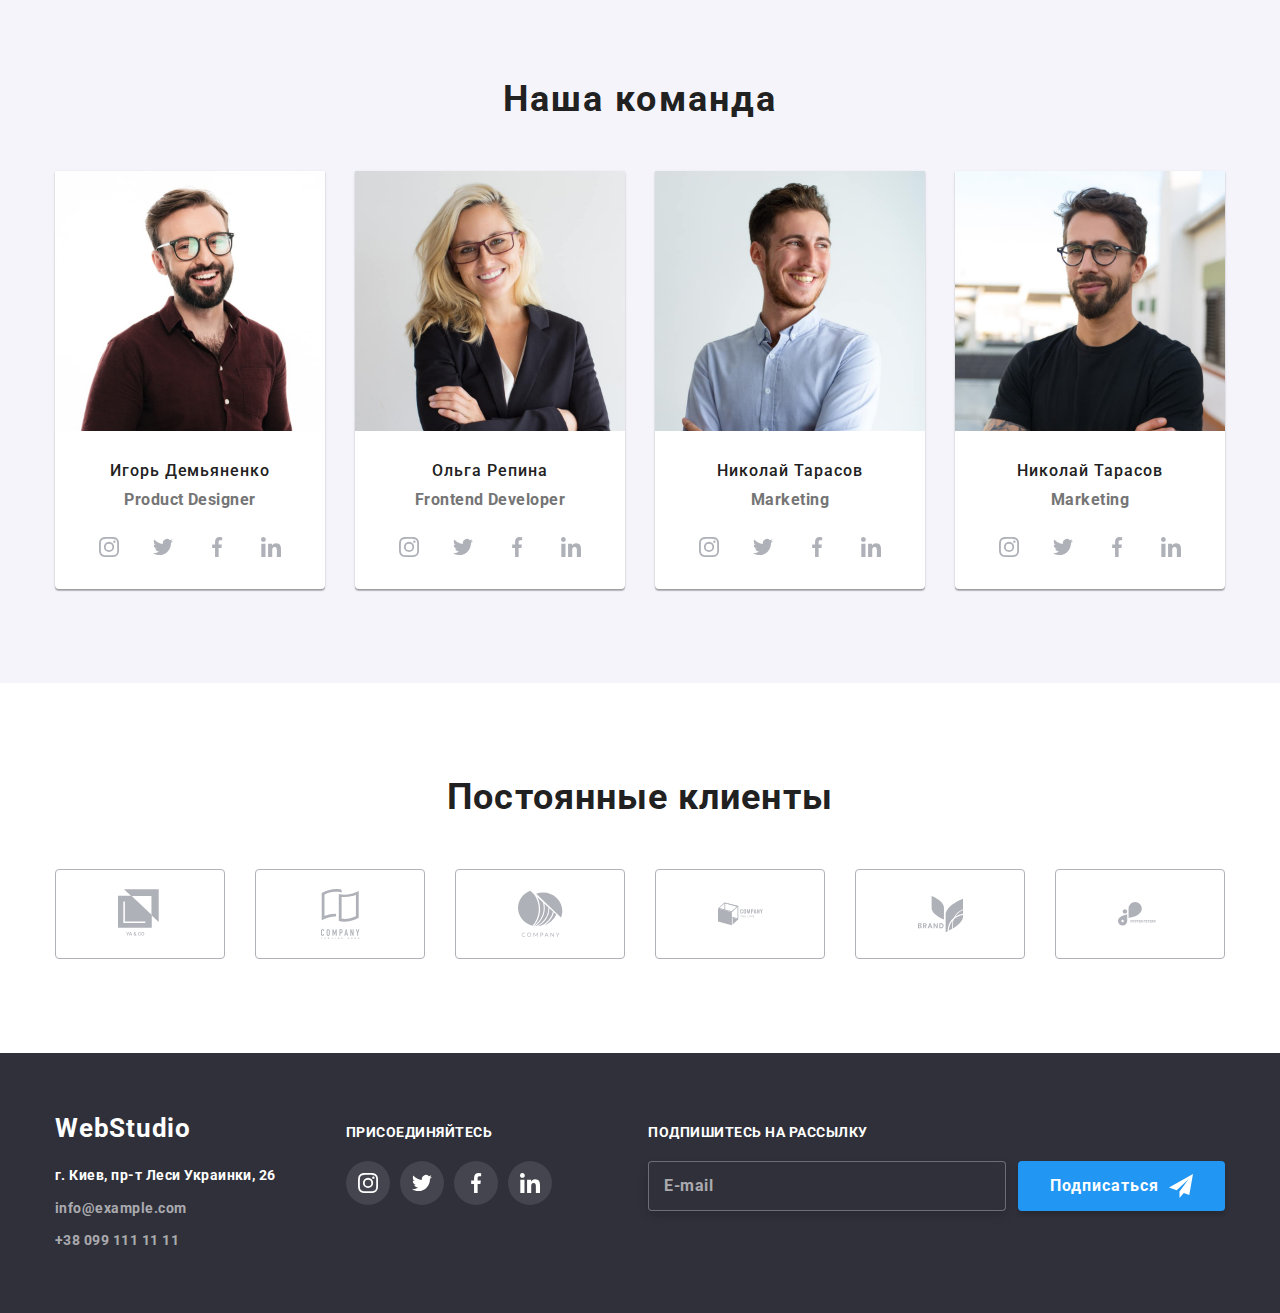
==== commit e9bb03dd: "+" ====
--- a/index.html
+++ b/index.html
@@ -23,7 +23,7 @@
       <div class="container header__container">
         <nav class="header__navigation">
           <a href="#" lang="en" class="logo header__logo"
-            ><span class="logo-decor">Web</span>Studio</a
+            ><span class="logo__decor">Web</span>Studio</a
           >
           <ul class="header__nav-list">
             <li class="header__nav-list-item">
@@ -390,7 +390,7 @@
 
         <div class="footer__address">
           <a href="#" lang="en" class="logo footer__logo "
-          ><span class="logo-decor">Web</span>Studio</a>
+          ><span class="logo__decor">Web</span>Studio</a>
           <address>
             <p class="footer__text-address">г. Киев, пр-т Леси Украинки, 26</p>
             <ul class="footer__contacts">
--- a/css/main.min.css
+++ b/css/main.min.css
@@ -1,2 +1,2 @@
-body{font-family:"roboto",sans-serif;font-weight:700;font-style:normal;letter-spacing:.03em}section{padding:94px 0}address{font-style:normal}button{font-family:inherit;border-radius:4px;letter-spacing:0.06em;cursor:pointer;border:none}button,button:active,button:focus{outline:none}*{text-decoration:none;margin:0;padding:0;border:none}h2,h3{font-weight:700;color:#212121;letter-spacing:0.06em}a{text-decoration:none}p{color:#757575}ul,ol{list-style-type:none}img{display:block;width:100%}textarea{resize:none}.container{max-width:1200px;margin-left:auto;margin-right:auto;padding-left:15px;padding-right:15px}.visually-hidden{position:absolute;width:1px;height:1px;margin:-1px;border:0;padding:0;white-space:nowrap;-webkit-clip-path:inset(100%);clip-path:inset(100%);clip:rect(0 0 0 0);overflow:hidden}.icon-link{display:-webkit-box;display:-ms-flexbox;display:flex;-webkit-box-align:center;-ms-flex-align:center;align-items:center;-webkit-box-pack:center;-ms-flex-pack:center;justify-content:center;width:44px;height:44px;border-radius:50%;-webkit-transition:background-color 250ms cubic-bezier(0.4, 0, 0.2, 1);transition:background-color 250ms cubic-bezier(0.4, 0, 0.2, 1)}.icon-link:hover{background-color:#2196f3;cursor:pointer}.icon-link__image{fill:#afb1b8;-webkit-transition:fill 250ms cubic-bezier(0.4, 0, 0.2, 1);transition:fill 250ms cubic-bezier(0.4, 0, 0.2, 1)}.icon-link:hover .icon-link__image{fill:#fff}.logo{font-family:"roboto",sans-serif;font-weight:700;font-style:normal;letter-spacing:.03em;font-size:26px;display:inline-block}.logo-decor{color:#2196f3}.button{font-weight:700;font-size:16px;line-height:1.9;background-color:#2196f3;color:#fff;padding:10px 32px;-webkit-box-shadow:0px 4px 4px rgba(0,0,0,0.15);box-shadow:0px 4px 4px rgba(0,0,0,0.15);border-radius:4px}.button:hover{-webkit-box-shadow:0px 0px 2px #ced0f5;box-shadow:0px 0px 2px #ced0f5}.header{border-bottom:1px solid #ececec}.header__nav-link,.header__contact{display:block;padding:32px 0;color:#212121;-webkit-transition:color 250ms cubic-bezier(0.4, 0, 0.2, 1);transition:color 250ms cubic-bezier(0.4, 0, 0.2, 1)}.header__contacts-item:hover,.header__nav-link:hover,.header__contact:hover{color:#2196f3;fill:#2196f3}.header__contacts,.header__nav-list,.header__navigation,.header__container{display:-webkit-box;display:-ms-flexbox;display:flex}.header__navigation,.header__container{-webkit-box-align:center;-ms-flex-align:center;align-items:center}.header__container{-webkit-box-pack:justify;-ms-flex-pack:justify;justify-content:space-between}.header__contacts,.header__nav-list{font-weight:500;font-size:14px;line-height:1.2;letter-spacing:0.02em}.header__contacts :not(:last-child),.header__nav-list :not(:last-child){margin-right:50px}.header__nav-link{color:#212121}.header__nav-link--current{color:#2196f3}.header__nav-link--current::after{content:"";width:100%;height:4px;background-color:#2196f3;position:absolute;left:0;bottom:-1px;border-radius:2px}.header__contact{color:#757575;display:-webkit-box;display:-ms-flexbox;display:flex;-webkit-box-align:center;-ms-flex-align:center;align-items:center}.header__nav-list-item{position:relative}.header__contact-tel{margin-right:10px;fill:currentColor}.header__logo{line-height:1.2;color:#212121;margin-right:93px}.main-section{text-align:center;background-blend-mode:multiply;background-image:url(../images/studio/bg-img.jpg);background-color:rgba(47,48,58,0.4);background-repeat:no-repeat;background-size:cover;background-position:center;height:600px;max-width:1600px;margin:0 auto;padding:200px 0}.main-section__title-main{color:#fff;font-weight:900;font-size:44px;line-height:1.4;text-transform:uppercase;margin-bottom:30px}.features{padding-bottom:0}.features__list{display:-webkit-box;display:-ms-flexbox;display:flex}.features__list-item{width:calc((100% - 30px * 3) / 4)}.features__list-item:not(:last-child){margin-right:30px}.features__title{font-size:14px;line-height:1.2;text-transform:uppercase;margin-bottom:10px}.features__text{font-size:14px;line-height:1.7}.features__main-title,.make__title,.team__title{font-size:36px;line-height:1.2}.features__icon-wrapper{display:-webkit-box;display:-ms-flexbox;display:flex;-webkit-box-align:center;-ms-flex-align:center;align-items:center;-webkit-box-pack:center;-ms-flex-pack:center;justify-content:center;background-color:#f5f4fa;height:120px;margin-bottom:30px;border-radius:4px}.features__icon{width:65px;height:70px}.making__container{text-align:center}.making__title{margin-bottom:50px}.making__list{display:-webkit-box;display:-ms-flexbox;display:flex;-ms-flex-wrap:nowrap;flex-wrap:nowrap}.making__list :not(:last-child){margin-right:30px}.making__list-item{display:block;position:relative}.making__title-item{position:absolute;bottom:0;left:0;width:100%;padding:27px 15px;background:rgba(47,48,58,0.8);color:#fff;font-size:14px;line-height:1.14;text-transform:uppercase;text-align:center}.team{background-color:#f5f4fa}.team__container{text-align:center}.team__title{margin-bottom:50px}.team__list{display:-webkit-box;display:-ms-flexbox;display:flex}.team__list-item{-webkit-box-shadow:0px 1px 3px rgba(0,0,0,0.12),0px 1px 1px rgba(0,0,0,0.14),0px 2px 1px rgba(0,0,0,0.2);box-shadow:0px 1px 3px rgba(0,0,0,0.12),0px 1px 1px rgba(0,0,0,0.14),0px 2px 1px rgba(0,0,0,0.2);border-radius:0px 0px 4px 4px;background-color:#fff;max-width:270px}.team__list-item:not(:last-child){margin-right:30px}.team-name{padding:30px 32px 20px}.team__title-name{font-weight:500;font-size:16px;line-height:1.2;margin-bottom:10px}.team__text{font-size:16px;line-height:1.2;margin-bottom:16px}.team__icon-social-list{display:-webkit-box;display:-ms-flexbox;display:flex;-webkit-box-pack:justify;-ms-flex-pack:justify;justify-content:space-between}.clients__container{text-align:center}.clients__title{margin-bottom:50px;font-weight:700;font-size:36px;line-height:1.16;letter-spacing:0.03em}.clients__list-links{display:-webkit-box;display:-ms-flexbox;display:flex;-webkit-box-pack:justify;-ms-flex-pack:justify;justify-content:space-between}.clients__icon-link{display:-webkit-box;display:-ms-flexbox;display:flex;-webkit-box-align:center;-ms-flex-align:center;align-items:center;-webkit-box-pack:center;-ms-flex-pack:center;justify-content:center;width:170px;height:90px;border-radius:4px;fill:#afb1b8;border:1px solid #afb1b8;-webkit-transition:fill 250ms cubic-bezier(0.4, 0, 0.2, 1);transition:fill 250ms cubic-bezier(0.4, 0, 0.2, 1)}.clients__icon-link:hover{fill:#2196f3;border:1px solid #2196f3}.clients__icon-brend{width:45px;height:50px}.portfolio__list-filter{display:-webkit-box;display:-ms-flexbox;display:flex;-webkit-box-pack:center;-ms-flex-pack:center;justify-content:center;margin-bottom:50px}.portfolio__list-filter-item:not(:last-child){margin-right:8px}.portfolio__filter-link{font-weight:500;padding:6px 22px;line-height:1.6;background-color:#f5f4fa;color:#212121;-webkit-transition:background-color 250ms cubic-bezier(0.4, 0, 0.2, 1);transition:background-color 250ms cubic-bezier(0.4, 0, 0.2, 1)}.portfolio__filter-link:focus,.portfolio__filter-link:hover{color:#fff;background-color:#2196f3;-webkit-box-shadow:0px 3px 1px rgba(0,0,0,0.1),0px 1px 2px rgba(0,0,0,0.08),0px 2px 2px rgba(0,0,0,0.12);box-shadow:0px 3px 1px rgba(0,0,0,0.1),0px 1px 2px rgba(0,0,0,0.08),0px 2px 2px rgba(0,0,0,0.12)}.portfolio__progect-list{display:-webkit-box;display:-ms-flexbox;display:flex;-ms-flex-wrap:wrap;flex-wrap:wrap}.portfolio__progect{width:calc((100% - 60px) / 3);margin-right:30px;margin-bottom:30px;background-color:#fff;-webkit-transition:0.5s;transition:0.5s}.portfolio__progect:hover{-webkit-box-shadow:0px 1px 1px rgba(0,0,0,0.12),0px 4px 4px rgba(0,0,0,0.06),1px 4px 6px rgba(0,0,0,0.16);box-shadow:0px 1px 1px rgba(0,0,0,0.12),0px 4px 4px rgba(0,0,0,0.06),1px 4px 6px rgba(0,0,0,0.16)}.portfolio__progect:nth-child(3n+3){margin-right:0}.portfolio__progect:nth-last-child(-n+3){margin-bottom:0}.portfolio__overflay-card{position:absolute;bottom:-100%;left:0;display:-webkit-box;display:-ms-flexbox;display:flex;-webkit-box-align:center;-ms-flex-align:center;align-items:center;-webkit-box-pack:center;-ms-flex-pack:center;justify-content:center;padding:24px;height:100%;width:100%;background-color:rgba(33,150,243,0.9);-webkit-transform:translateY(0);transform:translateY(0);-webkit-transition:-webkit-transform 250ms cubic-bezier(0.4, 0, 0.2, 1);transition:-webkit-transform 250ms cubic-bezier(0.4, 0, 0.2, 1);transition:transform 250ms cubic-bezier(0.4, 0, 0.2, 1);transition:transform 250ms cubic-bezier(0.4, 0, 0.2, 1), -webkit-transform 250ms cubic-bezier(0.4, 0, 0.2, 1)}.portfolio__progect:hover .portfolio__overflay-card{-webkit-transform:translateY(-100%);transform:translateY(-100%)}.portfolio__overflay-card-text{font-weight:400;font-size:18px;line-height:1.55;color:#fff}.portfolio__title{font-weight:700;font-size:18px;line-height:2;margin-bottom:4px}.portfolio__title-subtext{font-weight:400;font-size:16px;line-height:1.9}.portfolio__name-progect{padding:20px 24px;border-right:1px solid #eee;border-bottom:1px solid #eee;border-left:1px solid #eee}.portfolio__thumb{position:relative;overflow:hidden}.footer{background-color:#2f303a;padding:60px 0}.footer__container{display:-webkit-box;display:-ms-flexbox;display:flex;-webkit-box-align:baseline;-ms-flex-align:baseline;align-items:baseline}.footer__logo{line-height:1.19;margin-bottom:20px;color:#fff}.footer__address{margin-right:70px}.footer__text-address{font-size:14px;line-height:1.7;color:#fff}.footer__contact{font-size:14px;line-height:1.7;color:rgba(255,255,255,0.6)}.footer__contacts{margin-top:9px}.footer__item:not(:last-child){margin-bottom:9px}.footer__social-links{margin-right:93px}.footer__subscribe{margin-bottom:20px;font-weight:700;font-size:14px;line-height:1.14;text-transform:uppercase;color:#fff}.footer__links{width:206px;display:-webkit-box;display:-ms-flexbox;display:flex}.footer__icon-social{fill:#fff}.footer__links-item:not(:last-child){margin-right:10px}.footer__icon-social-link{background:rgba(255,255,255,0.1)}.footer__subscribe-newsletter{margin:0 0 0 auto}.footer__form-input{width:358px;height:50px;padding:15px 16px;border:1px solid rgba(255,255,255,0.3);-webkit-filter:drop-shadow(0px 4px 4px rgba(0,0,0,0.15));filter:drop-shadow(0px 4px 4px rgba(0,0,0,0.15));border-radius:4px;background-color:#2f303a}.footer__form{display:-webkit-box;display:-ms-flexbox;display:flex}.footer__form-field{position:relative}.footer__form-label{position:absolute;top:50%;left:16px;-webkit-transform:translateY(-50%);transform:translateY(-50%);font-size:16px;line-height:20px;letter-spacing:0.03em;color:rgba(255,255,255,0.6)}.footer__form-field:focus-within>.footer__form-label,.footer__form-input:not(:placeholder-shown)+.footer__form-label{opacity:0}.footer__form-input{margin-right:12px;color:rgba(255,255,255,0.6)}.footer__subscribe-btn{display:-webkit-box;display:-ms-flexbox;display:flex;-webkit-box-align:center;-ms-flex-align:center;align-items:center;-webkit-box-pack:center;-ms-flex-pack:center;justify-content:center}.footer__subscribe-btn:hover{-webkit-box-shadow:0px 0px 2px #ced0f5;box-shadow:0px 0px 2px #ced0f5}.footer__telegram-icon{margin-left:10px}.backdrop{position:fixed;top:0;left:0;width:100%;height:100%;background:rgba(0,0,0,0.5);opacity:1;-webkit-transition:opasity 250ms cubic-bezier(0.4, 0, 0.2, 1);transition:opasity 250ms cubic-bezier(0.4, 0, 0.2, 1)}.backdrop__hidden{opacity:0;pointer-events:none}.modal{position:absolute;top:50%;left:50%;-webkit-transform:translate(-50%, -50%) scale(1);transform:translate(-50%, -50%) scale(1);width:528px;min-height:581px;padding:40px 41px;background:#fff;border-radius:4px;-webkit-box-shadow:0px 1px 3px rgba(0,0,0,0.12),0px 1px 1px rgba(0,0,0,0.14),0px 2px 1px rgba(0,0,0,0.2);box-shadow:0px 1px 3px rgba(0,0,0,0.12),0px 1px 1px rgba(0,0,0,0.14),0px 2px 1px rgba(0,0,0,0.2);-webkit-transition:-webkit-transform 250ms cubic-bezier(0.4, 0, 0.2, 1);transition:-webkit-transform 250ms cubic-bezier(0.4, 0, 0.2, 1);transition:transform 250ms cubic-bezier(0.4, 0, 0.2, 1);transition:transform 250ms cubic-bezier(0.4, 0, 0.2, 1), -webkit-transform 250ms cubic-bezier(0.4, 0, 0.2, 1)}.modal__close{position:absolute;display:-webkit-box;display:-ms-flexbox;display:flex;-webkit-box-align:center;-ms-flex-align:center;align-items:center;-webkit-box-pack:center;-ms-flex-pack:center;justify-content:center;top:8px;right:8px;width:32px;height:32px;border-radius:50%;border:1px solid rgba(0,0,0,0.1);background-color:#fff;cursor:pointer}.modal__close-icon{-webkit-transition:fill 250ms cubic-bezier(0.4, 0, 0.2, 1);transition:fill 250ms cubic-bezier(0.4, 0, 0.2, 1)}.modal__close-icon:hover{fill:#2196f3}.modal__form-field{position:relative;display:block}.modal__data-request{margin-bottom:30px;font-weight:700;font-size:20px;line-height:1.15;text-align:center;letter-spacing:0.03em;color:#212121}.modal__form-input{margin-bottom:28px;padding:5px 5px 5px 43px;height:40px;width:100%;border:1px solid rgba(33,33,33,0.2);border-radius:4px;-webkit-transition:border 250ms cubic-bezier(0.4, 0, 0.2, 1);transition:border 250ms cubic-bezier(0.4, 0, 0.2, 1)}.modal__form-input:focus{outline:none;border:1px solid #2196f3}.modal__form-icon{position:absolute;left:15px;top:11px}.modal__form-input:focus-within ~ .modal__form-icon{fill:#2196f3}.modal__form-label{position:absolute;top:-18px;left:0;font-size:12px;line-height:1.16;letter-spacing:0.01em;color:#757575}.modal__form-label--placeholder{font-size:12px;line-height:1.16;letter-spacing:0.01em;top:12px;left:16px;color:rgba(117,117,117,0.5)}.modal__form-field:focus-within>.modal__form-label--placeholder,.modal__form-comment:not(:placeholder-shown)+.modal__form-label--placeholder{opacity:0}.modal__form-comment{padding:12px 16px;height:120px;width:100%;margin-bottom:20px;border:1px solid rgba(33,33,33,0.2);border-radius:4px;-webkit-transition:border 250ms cubic-bezier(0.4, 0, 0.2, 1);transition:border 250ms cubic-bezier(0.4, 0, 0.2, 1)}.modal__form-checkbox{display:-webkit-box;display:-ms-flexbox;display:flex;-webkit-box-pack:center;-ms-flex-pack:center;justify-content:center}.modal__checkbox{-webkit-appearance:none;-moz-appearance:none;appearance:none}.modal__checkbox:focus{outline:none}.modal__text-checkbox{display:-webkit-box;display:-ms-flexbox;display:flex;-webkit-box-align:center;-ms-flex-align:center;align-items:center;font-size:14px;line-height:1.7;letter-spacing:0.03em}.modal__text-checkbox--link{color:#2196f3;border-bottom:1px solid #2196f3;line-height:1}.modal__text-checkbox::before{content:"";display:inline-block;width:16px;height:15px;margin-right:7px;border:1px solid #212121;border-radius:4px;background-image:url(../images/svg/check.svg);background-color:#fff;-webkit-transition:background-color 250ms cubic-bezier(0.4, 0, 0.2, 1);transition:background-color 250ms cubic-bezier(0.4, 0, 0.2, 1)}.modal__checkbox:checked ~ .modal__text-checkbox::before{background-color:#2196f3;border:none}.modal__btn{display:block;margin:30px auto 0}
+body{font-family:"roboto",sans-serif;font-weight:700;font-style:normal;letter-spacing:.03em}section{padding:94px 0}address{font-style:normal}button{font-family:inherit;border-radius:4px;letter-spacing:0.06em;cursor:pointer;border:none}button,button:active,button:focus{outline:none}*{text-decoration:none;margin:0;padding:0;border:none}h2,h3{font-weight:700;color:#212121;letter-spacing:0.06em}a{text-decoration:none}p{color:#757575}ul,ol{list-style-type:none}img{display:block;width:100%}textarea{resize:none}.container{max-width:1200px;margin-left:auto;margin-right:auto;padding-left:15px;padding-right:15px}.visually-hidden{position:absolute;width:1px;height:1px;margin:-1px;border:0;padding:0;white-space:nowrap;-webkit-clip-path:inset(100%);clip-path:inset(100%);clip:rect(0 0 0 0);overflow:hidden}.icon-link{display:-webkit-box;display:-ms-flexbox;display:flex;-webkit-box-align:center;-ms-flex-align:center;align-items:center;-webkit-box-pack:center;-ms-flex-pack:center;justify-content:center;width:44px;height:44px;border-radius:50%;-webkit-transition:background-color 250ms cubic-bezier(0.4, 0, 0.2, 1);transition:background-color 250ms cubic-bezier(0.4, 0, 0.2, 1)}.icon-link:hover{background-color:#2196f3;cursor:pointer}.icon-link__image{fill:#afb1b8;-webkit-transition:fill 250ms cubic-bezier(0.4, 0, 0.2, 1);transition:fill 250ms cubic-bezier(0.4, 0, 0.2, 1)}.icon-link:hover .icon-link__image{fill:#fff}.logo{font-family:"roboto",sans-serif;font-weight:700;font-style:normal;letter-spacing:.03em;font-size:26px;display:inline-block}.logo-decor{color:#2196f3}.button{font-weight:700;font-size:16px;line-height:1.9;background-color:#2196f3;color:#fff;padding:10px 32px;-webkit-box-shadow:0px 4px 4px rgba(0,0,0,0.15);box-shadow:0px 4px 4px rgba(0,0,0,0.15);border-radius:4px}.button:hover{-webkit-box-shadow:0px 0px 2px #ced0f5;box-shadow:0px 0px 2px #ced0f5}.header{border-bottom:1px solid #ececec}.header__nav-link,.header__contact{display:block;padding:32px 0;color:#212121;-webkit-transition:color 250ms cubic-bezier(0.4, 0, 0.2, 1);transition:color 250ms cubic-bezier(0.4, 0, 0.2, 1)}.header__contacts-item:hover,.header__nav-link:hover,.header__contact:hover{color:#2196f3;fill:#2196f3}.header__contacts,.header__nav-list,.header__navigation,.header__container{display:-webkit-box;display:-ms-flexbox;display:flex}.header__navigation,.header__container{-webkit-box-align:center;-ms-flex-align:center;align-items:center}.header__container{-webkit-box-pack:justify;-ms-flex-pack:justify;justify-content:space-between}.header__contacts,.header__nav-list{font-weight:500;font-size:14px;line-height:1.2;letter-spacing:0.02em}.header__contacts :not(:last-child),.header__nav-list :not(:last-child){margin-right:50px}.header__nav-link{color:#212121}.header__nav-link--current{color:#2196f3}.header__nav-link--current::after{content:"";width:100%;height:4px;background-color:#2196f3;position:absolute;left:0;bottom:-1px;border-radius:2px}.header__contact{color:#757575;display:-webkit-box;display:-ms-flexbox;display:flex;-webkit-box-align:center;-ms-flex-align:center;align-items:center}.header__nav-list-item{position:relative}.header__contact-tel{margin-right:10px;fill:currentColor}.header__logo{line-height:1.2;color:#212121;margin-right:93px}.main-section{text-align:center;background-blend-mode:multiply;background-image:url(../images/studio/bg-img.jpg);background-color:rgba(47,48,58,0.4);background-repeat:no-repeat;background-size:cover;background-position:center;height:600px;max-width:1600px;margin:0 auto;padding:200px 0}.main-section__title-main{color:#fff;font-weight:900;font-size:44px;line-height:1.4;text-transform:uppercase;margin-bottom:30px}.features{padding-bottom:0}.features__list{display:-webkit-box;display:-ms-flexbox;display:flex}.features__list-item{width:calc((100% - 30px * 3) / 4)}.features__list-item:not(:last-child){margin-right:30px}.features__title{font-size:14px;line-height:1.2;text-transform:uppercase;margin-bottom:10px}.features__text{font-size:14px;line-height:1.7}.features__main-title,.make__title,.team__title{font-size:36px;line-height:1.2}.features__icon-wrapper{display:-webkit-box;display:-ms-flexbox;display:flex;-webkit-box-align:center;-ms-flex-align:center;align-items:center;-webkit-box-pack:center;-ms-flex-pack:center;justify-content:center;background-color:#f5f4fa;height:120px;margin-bottom:30px;border-radius:4px}.features__icon{width:65px;height:70px}.making__container{text-align:center}.making__title{margin-bottom:50px}.making__list{display:-webkit-box;display:-ms-flexbox;display:flex;-ms-flex-wrap:nowrap;flex-wrap:nowrap}.making__list :not(:last-child){margin-right:30px}.making__list-item{display:block;position:relative}.making__title-item{position:absolute;bottom:0;left:0;width:100%;padding:27px 15px;background:rgba(47,48,58,0.8);color:#fff;font-size:14px;line-height:1.14;text-transform:uppercase;text-align:center}.team{background-color:#f5f4fa}.team__container{text-align:center}.team__title{margin-bottom:50px}.team__list{display:-webkit-box;display:-ms-flexbox;display:flex}.team__list-item{-webkit-box-shadow:0px 1px 3px rgba(0,0,0,0.12),0px 1px 1px rgba(0,0,0,0.14),0px 2px 1px rgba(0,0,0,0.2);box-shadow:0px 1px 3px rgba(0,0,0,0.12),0px 1px 1px rgba(0,0,0,0.14),0px 2px 1px rgba(0,0,0,0.2);border-radius:0px 0px 4px 4px;background-color:#fff;max-width:270px}.team__list-item:not(:last-child){margin-right:30px}.team-name{padding:30px 32px 20px}.team__title-name{font-weight:500;font-size:16px;line-height:1.2;margin-bottom:10px}.team__text{font-size:16px;line-height:1.2;margin-bottom:16px}.team__icon-social-list{display:-webkit-box;display:-ms-flexbox;display:flex;-webkit-box-pack:justify;-ms-flex-pack:justify;justify-content:space-between}.clients__container{text-align:center}.clients__title{margin-bottom:50px;font-weight:700;font-size:36px;line-height:1.16;letter-spacing:0.03em}.clients__list-links{display:-webkit-box;display:-ms-flexbox;display:flex;-webkit-box-pack:justify;-ms-flex-pack:justify;justify-content:space-between}.clients__icon-link{display:-webkit-box;display:-ms-flexbox;display:flex;-webkit-box-align:center;-ms-flex-align:center;align-items:center;-webkit-box-pack:center;-ms-flex-pack:center;justify-content:center;width:170px;height:90px;border-radius:4px;fill:#afb1b8;border:1px solid #afb1b8;-webkit-transition:fill 250ms cubic-bezier(0.4, 0, 0.2, 1),border 250ms cubic-bezier(0.4, 0, 0.2, 1);transition:fill 250ms cubic-bezier(0.4, 0, 0.2, 1),border 250ms cubic-bezier(0.4, 0, 0.2, 1)}.clients__icon-link:hover{fill:#2196f3;border:1px solid #2196f3}.clients__icon-brend{width:45px;height:50px}.footer{background-color:#2f303a;padding:60px 0}.footer__container{display:-webkit-box;display:-ms-flexbox;display:flex;-webkit-box-align:baseline;-ms-flex-align:baseline;align-items:baseline}.footer__logo{line-height:1.19;margin-bottom:20px;color:#fff}.footer__address{margin-right:70px}.footer__text-address{font-size:14px;line-height:1.7;color:#fff}.footer__contact{font-size:14px;line-height:1.7;color:rgba(255,255,255,0.6)}.footer__contacts{margin-top:9px}.footer__item:not(:last-child){margin-bottom:9px}.footer__social-links{margin-right:93px}.footer__subscribe{margin-bottom:20px;font-weight:700;font-size:14px;line-height:1.14;text-transform:uppercase;color:#fff}.footer__links{width:206px;display:-webkit-box;display:-ms-flexbox;display:flex}.footer__icon-social{fill:#fff}.footer__links-item:not(:last-child){margin-right:10px}.footer__icon-social-link{background:rgba(255,255,255,0.1)}.footer__subscribe-newsletter{margin:0 0 0 auto}.footer__form-input{width:358px;height:50px;padding:15px 16px;border:1px solid rgba(255,255,255,0.3);-webkit-filter:drop-shadow(0px 4px 4px rgba(0,0,0,0.15));filter:drop-shadow(0px 4px 4px rgba(0,0,0,0.15));border-radius:4px;background-color:#2f303a}.footer__form{display:-webkit-box;display:-ms-flexbox;display:flex}.footer__form-field{position:relative}.footer__form-label{position:absolute;top:50%;left:16px;-webkit-transform:translateY(-50%);transform:translateY(-50%);font-size:16px;line-height:20px;letter-spacing:0.03em;color:rgba(255,255,255,0.6)}.footer__form-field:focus-within>.footer__form-label,.footer__form-input:not(:placeholder-shown)+.footer__form-label{opacity:0}.footer__form-input{margin-right:12px;color:rgba(255,255,255,0.6)}.footer__subscribe-btn{display:-webkit-box;display:-ms-flexbox;display:flex;-webkit-box-align:center;-ms-flex-align:center;align-items:center;-webkit-box-pack:center;-ms-flex-pack:center;justify-content:center}.footer__subscribe-btn:hover{-webkit-box-shadow:0px 0px 2px #ced0f5;box-shadow:0px 0px 2px #ced0f5}.footer__telegram-icon{margin-left:10px}.portfolio__list-filter{display:-webkit-box;display:-ms-flexbox;display:flex;-webkit-box-pack:center;-ms-flex-pack:center;justify-content:center;margin-bottom:50px}.portfolio__list-filter-item:not(:last-child){margin-right:8px}.portfolio__filter-link{font-weight:500;padding:6px 22px;line-height:1.6;background-color:#f5f4fa;color:#212121;-webkit-transition:background-color 250ms cubic-bezier(0.4, 0, 0.2, 1),color 250ms cubic-bezier(0.4, 0, 0.2, 1),-webkit-box-shadow 250ms cubic-bezier(0.4, 0, 0.2, 1);transition:background-color 250ms cubic-bezier(0.4, 0, 0.2, 1),color 250ms cubic-bezier(0.4, 0, 0.2, 1),-webkit-box-shadow 250ms cubic-bezier(0.4, 0, 0.2, 1);transition:background-color 250ms cubic-bezier(0.4, 0, 0.2, 1),color 250ms cubic-bezier(0.4, 0, 0.2, 1),box-shadow 250ms cubic-bezier(0.4, 0, 0.2, 1);transition:background-color 250ms cubic-bezier(0.4, 0, 0.2, 1),color 250ms cubic-bezier(0.4, 0, 0.2, 1),box-shadow 250ms cubic-bezier(0.4, 0, 0.2, 1),-webkit-box-shadow 250ms cubic-bezier(0.4, 0, 0.2, 1)}.portfolio__filter-link:focus,.portfolio__filter-link:hover{color:#fff;background-color:#2196f3;-webkit-box-shadow:0px 3px 1px rgba(0,0,0,0.1),0px 1px 2px rgba(0,0,0,0.08),0px 2px 2px rgba(0,0,0,0.12);box-shadow:0px 3px 1px rgba(0,0,0,0.1),0px 1px 2px rgba(0,0,0,0.08),0px 2px 2px rgba(0,0,0,0.12)}.portfolio__progect-list{display:-webkit-box;display:-ms-flexbox;display:flex;-ms-flex-wrap:wrap;flex-wrap:wrap}.portfolio__progect{width:calc((100% - 60px) / 3);margin-right:30px;margin-bottom:30px;background-color:#fff;-webkit-transition:0.5s;transition:0.5s}.portfolio__progect:hover{-webkit-box-shadow:0px 1px 1px rgba(0,0,0,0.12),0px 4px 4px rgba(0,0,0,0.06),1px 4px 6px rgba(0,0,0,0.16);box-shadow:0px 1px 1px rgba(0,0,0,0.12),0px 4px 4px rgba(0,0,0,0.06),1px 4px 6px rgba(0,0,0,0.16)}.portfolio__progect:nth-child(3n+3){margin-right:0}.portfolio__progect:nth-last-child(-n+3){margin-bottom:0}.portfolio__overflay-card{position:absolute;bottom:-100%;left:0;display:-webkit-box;display:-ms-flexbox;display:flex;-webkit-box-align:center;-ms-flex-align:center;align-items:center;-webkit-box-pack:center;-ms-flex-pack:center;justify-content:center;padding:24px;height:100%;width:100%;background-color:rgba(33,150,243,0.9);-webkit-transform:translateY(0);transform:translateY(0);-webkit-transition:-webkit-transform 250ms cubic-bezier(0.4, 0, 0.2, 1);transition:-webkit-transform 250ms cubic-bezier(0.4, 0, 0.2, 1);transition:transform 250ms cubic-bezier(0.4, 0, 0.2, 1);transition:transform 250ms cubic-bezier(0.4, 0, 0.2, 1), -webkit-transform 250ms cubic-bezier(0.4, 0, 0.2, 1)}.portfolio__progect:hover .portfolio__overflay-card{-webkit-transform:translateY(-100%);transform:translateY(-100%)}.portfolio__overflay-card-text{font-weight:400;font-size:18px;line-height:1.55;color:#fff}.portfolio__title{font-weight:700;font-size:18px;line-height:2;margin-bottom:4px}.portfolio__title-subtext{font-weight:400;font-size:16px;line-height:1.9}.portfolio__name-progect{padding:20px 24px;border-right:1px solid #eee;border-bottom:1px solid #eee;border-left:1px solid #eee}.portfolio__thumb{position:relative;overflow:hidden}.backdrop{position:fixed;top:0;left:0;width:100%;height:100%;background:rgba(0,0,0,0.5);opacity:1;-webkit-transition:opasity 250ms cubic-bezier(0.4, 0, 0.2, 1);transition:opasity 250ms cubic-bezier(0.4, 0, 0.2, 1)}.backdrop__hidden{opacity:0;pointer-events:none}.modal{position:absolute;top:50%;left:50%;-webkit-transform:translate(-50%, -50%) scale(1);transform:translate(-50%, -50%) scale(1);width:528px;min-height:581px;padding:40px 41px;background:#fff;border-radius:4px;-webkit-box-shadow:0px 1px 3px rgba(0,0,0,0.12),0px 1px 1px rgba(0,0,0,0.14),0px 2px 1px rgba(0,0,0,0.2);box-shadow:0px 1px 3px rgba(0,0,0,0.12),0px 1px 1px rgba(0,0,0,0.14),0px 2px 1px rgba(0,0,0,0.2);-webkit-transition:-webkit-transform 250ms cubic-bezier(0.4, 0, 0.2, 1);transition:-webkit-transform 250ms cubic-bezier(0.4, 0, 0.2, 1);transition:transform 250ms cubic-bezier(0.4, 0, 0.2, 1);transition:transform 250ms cubic-bezier(0.4, 0, 0.2, 1), -webkit-transform 250ms cubic-bezier(0.4, 0, 0.2, 1)}.modal__close{position:absolute;display:-webkit-box;display:-ms-flexbox;display:flex;-webkit-box-align:center;-ms-flex-align:center;align-items:center;-webkit-box-pack:center;-ms-flex-pack:center;justify-content:center;top:8px;right:8px;width:32px;height:32px;border-radius:50%;border:1px solid rgba(0,0,0,0.1);background-color:#fff;cursor:pointer}.modal__close-icon{-webkit-transition:fill 250ms cubic-bezier(0.4, 0, 0.2, 1);transition:fill 250ms cubic-bezier(0.4, 0, 0.2, 1)}.modal__close-icon:hover{fill:#2196f3}.modal__form-field{position:relative;display:block}.modal__data-request{margin-bottom:30px;font-weight:700;font-size:20px;line-height:1.15;text-align:center;letter-spacing:0.03em;color:#212121}.modal__form-input{margin-bottom:28px;padding:5px 5px 5px 43px;height:40px;width:100%;border:1px solid rgba(33,33,33,0.2);border-radius:4px;-webkit-transition:border 250ms cubic-bezier(0.4, 0, 0.2, 1);transition:border 250ms cubic-bezier(0.4, 0, 0.2, 1)}.modal__form-input:focus{outline:none;border:1px solid #2196f3}.modal__form-icon{position:absolute;left:15px;top:11px}.modal__form-input:focus-within ~ .modal__form-icon{fill:#2196f3}.modal__form-label{position:absolute;top:-18px;left:0;font-size:12px;line-height:1.16;letter-spacing:0.01em;color:#757575}.modal__form-label--placeholder{font-size:12px;line-height:1.16;letter-spacing:0.01em;top:12px;left:16px;color:rgba(117,117,117,0.5)}.modal__form-field:focus-within>.modal__form-label--placeholder,.modal__form-comment:not(:placeholder-shown)+.modal__form-label--placeholder{opacity:0}.modal__form-comment{padding:12px 16px;height:120px;width:100%;margin-bottom:20px;border:1px solid rgba(33,33,33,0.2);border-radius:4px;-webkit-transition:border 250ms cubic-bezier(0.4, 0, 0.2, 1);transition:border 250ms cubic-bezier(0.4, 0, 0.2, 1)}.modal__form-checkbox{display:-webkit-box;display:-ms-flexbox;display:flex;-webkit-box-pack:center;-ms-flex-pack:center;justify-content:center}.modal__checkbox{-webkit-appearance:none;-moz-appearance:none;appearance:none}.modal__checkbox:focus{outline:none}.modal__text-checkbox{display:-webkit-box;display:-ms-flexbox;display:flex;-webkit-box-align:center;-ms-flex-align:center;align-items:center;font-size:14px;line-height:1.7;letter-spacing:0.03em}.modal__text-checkbox--link{color:#2196f3;border-bottom:1px solid #2196f3;line-height:1}.modal__text-checkbox::before{content:"";display:inline-block;width:16px;height:15px;margin-right:7px;border:1px solid #212121;border-radius:4px;background-image:url(../images/svg/check.svg);background-color:#fff;-webkit-transition:background-color 250ms cubic-bezier(0.4, 0, 0.2, 1);transition:background-color 250ms cubic-bezier(0.4, 0, 0.2, 1)}.modal__checkbox:checked ~ .modal__text-checkbox::before{background-color:#2196f3;border:none}.modal__btn{display:block;margin:30px auto 0}
 /*# sourceMappingURL=main.min.css.map */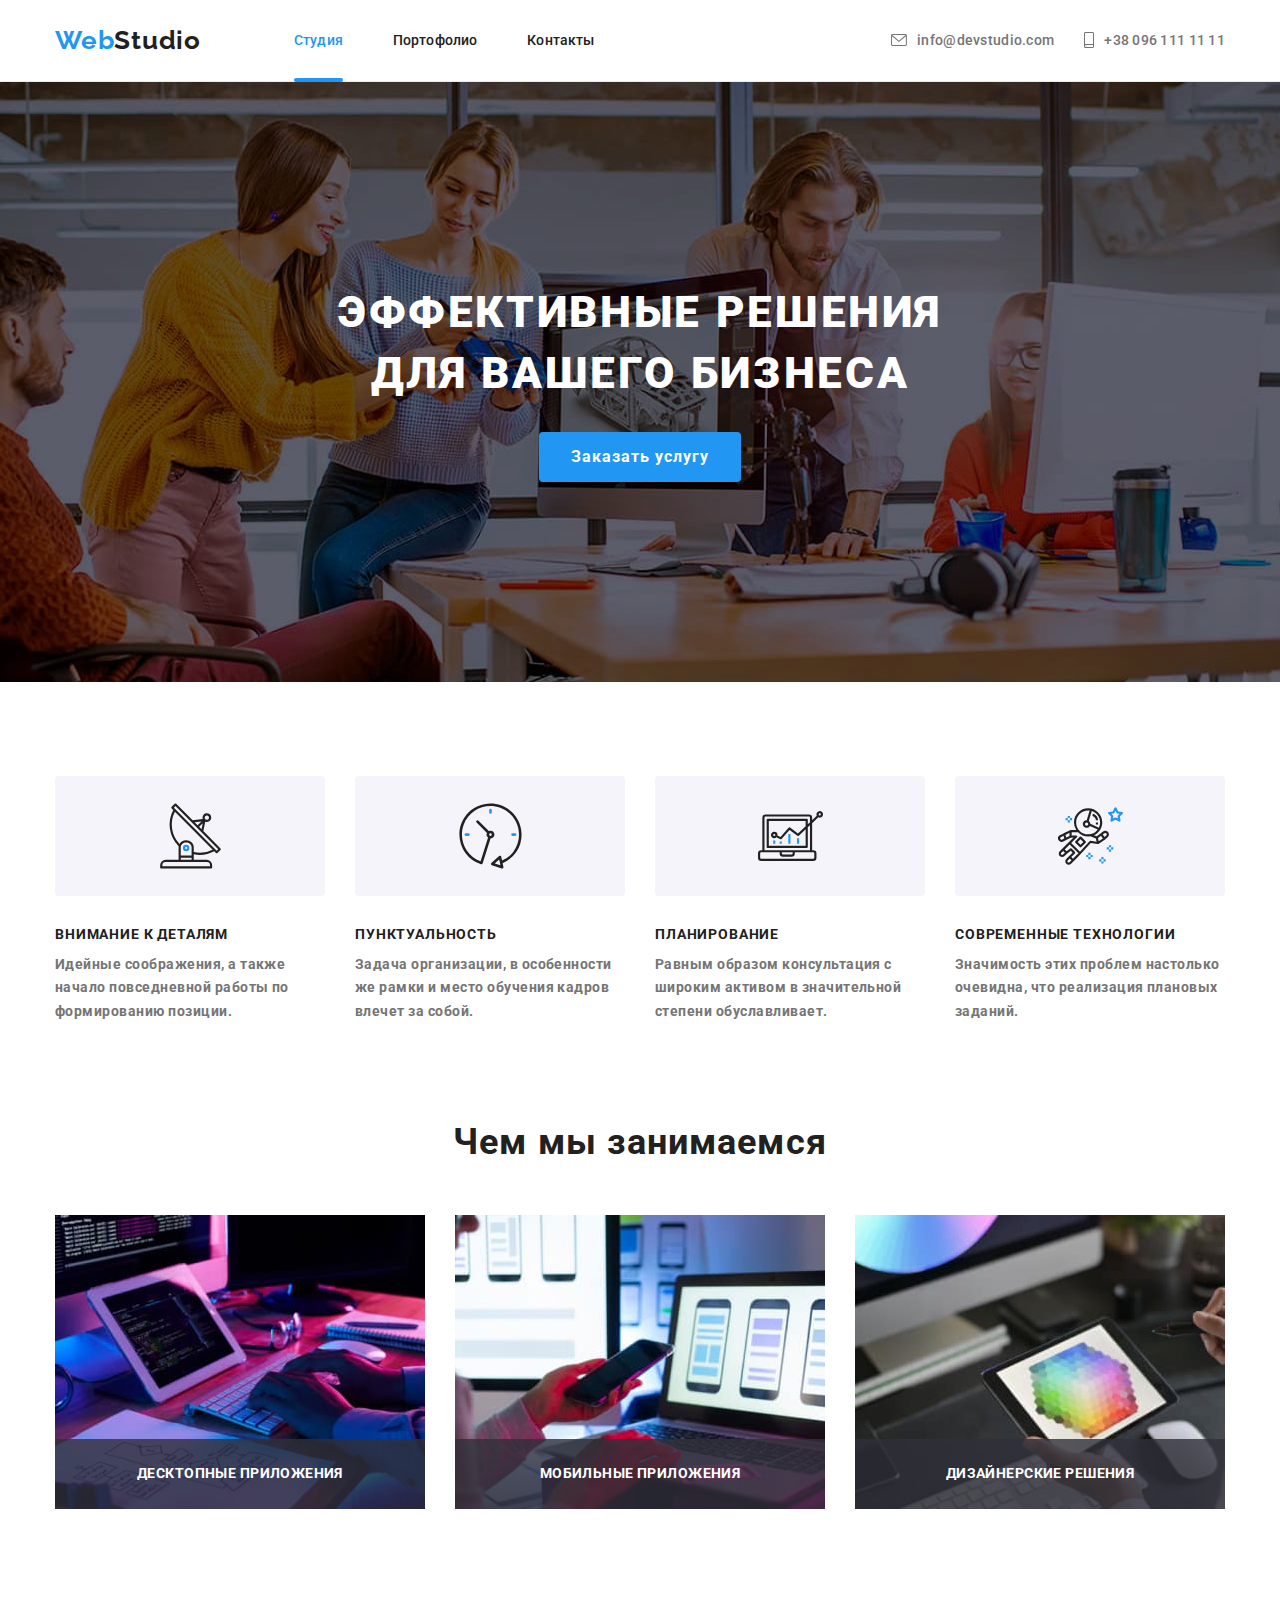
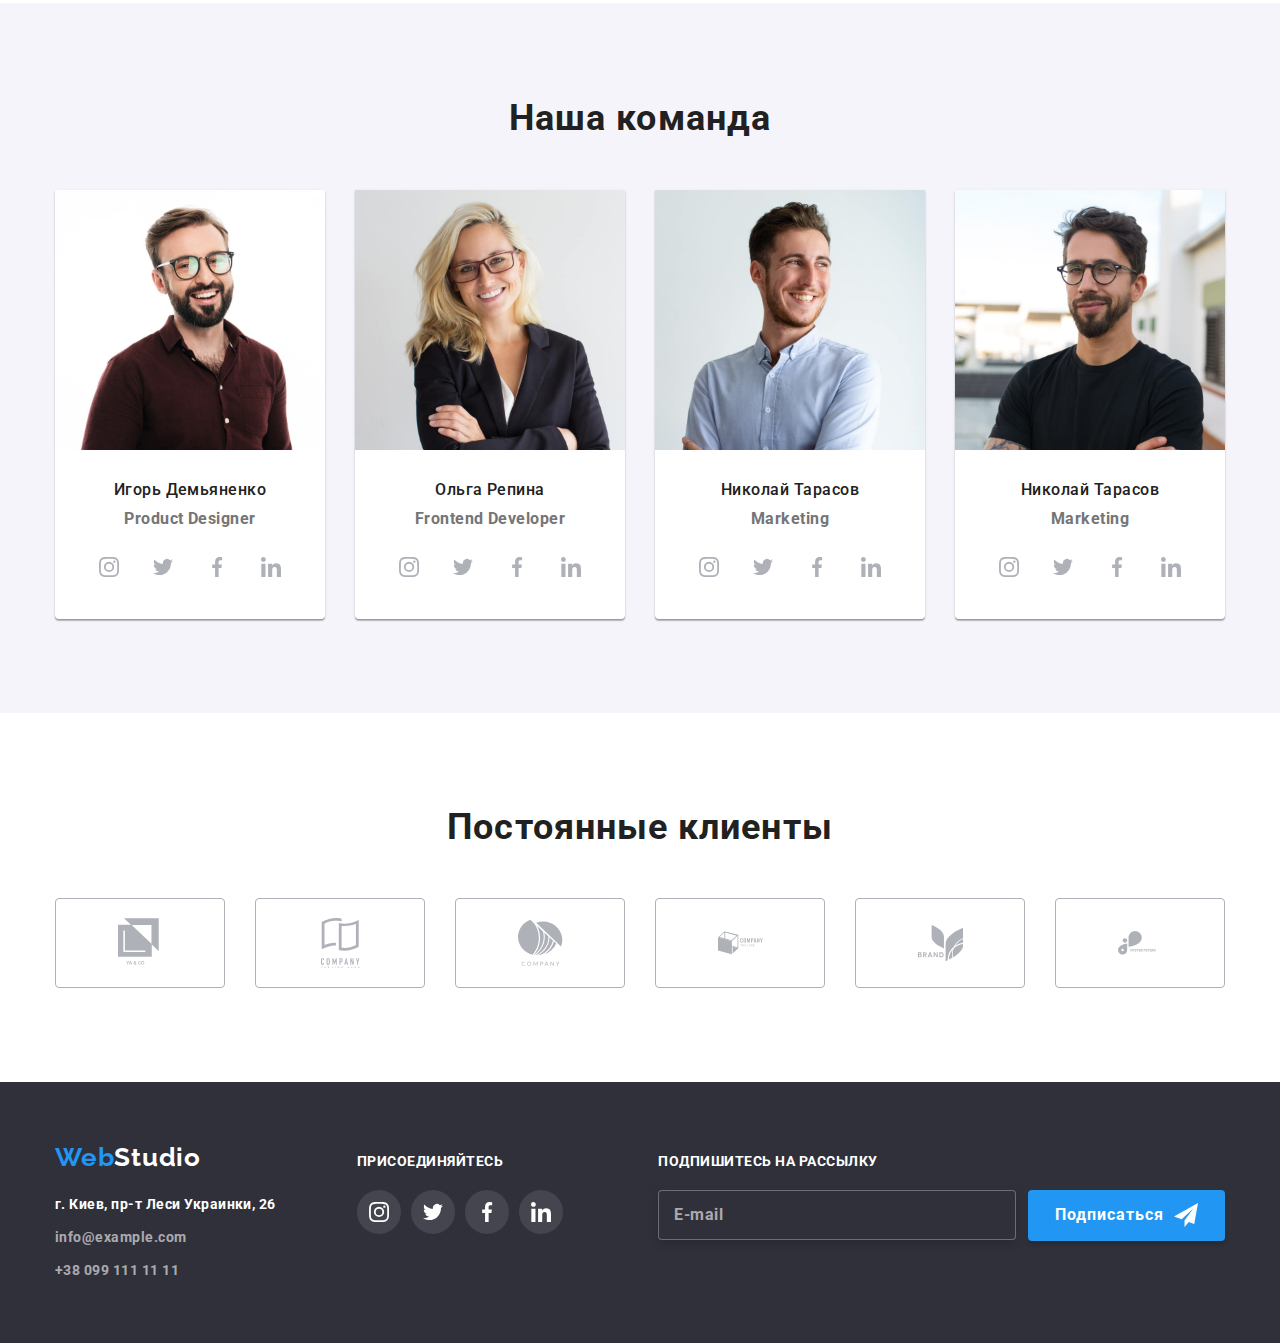
==== commit cb762c75: "bugs fixed" ====
--- a/index.html
+++ b/index.html
@@ -16,6 +16,7 @@
     />
 
     <link rel="stylesheet" href="./css/main.min.css" />
+    <!-- <link rel="stylesheet" href="./css/styles.css" /> -->
   </head>
   <body>
     <!-- шапка -->
@@ -520,5 +521,6 @@
     </div>
 
     <script src="./js/modal.js"></script>
+    
   </body>
 </html>
--- a/css/main.min.css
+++ b/css/main.min.css
@@ -1,2 +1,2 @@
-body{font-family:"roboto",sans-serif;font-weight:700;font-style:normal;letter-spacing:.03em}section{padding:94px 0}address{font-style:normal}button{font-family:inherit;border-radius:4px;letter-spacing:0.06em;cursor:pointer;border:none}button,button:active,button:focus{outline:none}*{text-decoration:none;margin:0;padding:0;border:none}h2,h3{font-weight:700;color:#212121;letter-spacing:0.06em}a{text-decoration:none}p{color:#757575}ul,ol{list-style-type:none}img{display:block;width:100%}textarea{resize:none}.container{max-width:1200px;margin-left:auto;margin-right:auto;padding-left:15px;padding-right:15px}.visually-hidden{position:absolute;width:1px;height:1px;margin:-1px;border:0;padding:0;white-space:nowrap;-webkit-clip-path:inset(100%);clip-path:inset(100%);clip:rect(0 0 0 0);overflow:hidden}.icon-link{display:-webkit-box;display:-ms-flexbox;display:flex;-webkit-box-align:center;-ms-flex-align:center;align-items:center;-webkit-box-pack:center;-ms-flex-pack:center;justify-content:center;width:44px;height:44px;border-radius:50%;-webkit-transition:background-color 250ms cubic-bezier(0.4, 0, 0.2, 1);transition:background-color 250ms cubic-bezier(0.4, 0, 0.2, 1)}.icon-link:hover{background-color:#2196f3;cursor:pointer}.icon-link__image{fill:#afb1b8;-webkit-transition:fill 250ms cubic-bezier(0.4, 0, 0.2, 1);transition:fill 250ms cubic-bezier(0.4, 0, 0.2, 1)}.icon-link:hover .icon-link__image{fill:#fff}.logo{font-family:"roboto",sans-serif;font-weight:700;font-style:normal;letter-spacing:.03em;font-size:26px;display:inline-block}.logo-decor{color:#2196f3}.button{font-weight:700;font-size:16px;line-height:1.9;background-color:#2196f3;color:#fff;padding:10px 32px;-webkit-box-shadow:0px 4px 4px rgba(0,0,0,0.15);box-shadow:0px 4px 4px rgba(0,0,0,0.15);border-radius:4px}.button:hover{-webkit-box-shadow:0px 0px 2px #ced0f5;box-shadow:0px 0px 2px #ced0f5}.header{border-bottom:1px solid #ececec}.header__nav-link,.header__contact{display:block;padding:32px 0;color:#212121;-webkit-transition:color 250ms cubic-bezier(0.4, 0, 0.2, 1);transition:color 250ms cubic-bezier(0.4, 0, 0.2, 1)}.header__contacts-item:hover,.header__nav-link:hover,.header__contact:hover{color:#2196f3;fill:#2196f3}.header__contacts,.header__nav-list,.header__navigation,.header__container{display:-webkit-box;display:-ms-flexbox;display:flex}.header__navigation,.header__container{-webkit-box-align:center;-ms-flex-align:center;align-items:center}.header__container{-webkit-box-pack:justify;-ms-flex-pack:justify;justify-content:space-between}.header__contacts,.header__nav-list{font-weight:500;font-size:14px;line-height:1.2;letter-spacing:0.02em}.header__contacts :not(:last-child),.header__nav-list :not(:last-child){margin-right:50px}.header__nav-link{color:#212121}.header__nav-link--current{color:#2196f3}.header__nav-link--current::after{content:"";width:100%;height:4px;background-color:#2196f3;position:absolute;left:0;bottom:-1px;border-radius:2px}.header__contact{color:#757575;display:-webkit-box;display:-ms-flexbox;display:flex;-webkit-box-align:center;-ms-flex-align:center;align-items:center}.header__nav-list-item{position:relative}.header__contact-tel{margin-right:10px;fill:currentColor}.header__logo{line-height:1.2;color:#212121;margin-right:93px}.main-section{text-align:center;background-blend-mode:multiply;background-image:url(../images/studio/bg-img.jpg);background-color:rgba(47,48,58,0.4);background-repeat:no-repeat;background-size:cover;background-position:center;height:600px;max-width:1600px;margin:0 auto;padding:200px 0}.main-section__title-main{color:#fff;font-weight:900;font-size:44px;line-height:1.4;text-transform:uppercase;margin-bottom:30px}.features{padding-bottom:0}.features__list{display:-webkit-box;display:-ms-flexbox;display:flex}.features__list-item{width:calc((100% - 30px * 3) / 4)}.features__list-item:not(:last-child){margin-right:30px}.features__title{font-size:14px;line-height:1.2;text-transform:uppercase;margin-bottom:10px}.features__text{font-size:14px;line-height:1.7}.features__main-title,.make__title,.team__title{font-size:36px;line-height:1.2}.features__icon-wrapper{display:-webkit-box;display:-ms-flexbox;display:flex;-webkit-box-align:center;-ms-flex-align:center;align-items:center;-webkit-box-pack:center;-ms-flex-pack:center;justify-content:center;background-color:#f5f4fa;height:120px;margin-bottom:30px;border-radius:4px}.features__icon{width:65px;height:70px}.making__container{text-align:center}.making__title{margin-bottom:50px}.making__list{display:-webkit-box;display:-ms-flexbox;display:flex;-ms-flex-wrap:nowrap;flex-wrap:nowrap}.making__list :not(:last-child){margin-right:30px}.making__list-item{display:block;position:relative}.making__title-item{position:absolute;bottom:0;left:0;width:100%;padding:27px 15px;background:rgba(47,48,58,0.8);color:#fff;font-size:14px;line-height:1.14;text-transform:uppercase;text-align:center}.team{background-color:#f5f4fa}.team__container{text-align:center}.team__title{margin-bottom:50px}.team__list{display:-webkit-box;display:-ms-flexbox;display:flex}.team__list-item{-webkit-box-shadow:0px 1px 3px rgba(0,0,0,0.12),0px 1px 1px rgba(0,0,0,0.14),0px 2px 1px rgba(0,0,0,0.2);box-shadow:0px 1px 3px rgba(0,0,0,0.12),0px 1px 1px rgba(0,0,0,0.14),0px 2px 1px rgba(0,0,0,0.2);border-radius:0px 0px 4px 4px;background-color:#fff;max-width:270px}.team__list-item:not(:last-child){margin-right:30px}.team-name{padding:30px 32px 20px}.team__title-name{font-weight:500;font-size:16px;line-height:1.2;margin-bottom:10px}.team__text{font-size:16px;line-height:1.2;margin-bottom:16px}.team__icon-social-list{display:-webkit-box;display:-ms-flexbox;display:flex;-webkit-box-pack:justify;-ms-flex-pack:justify;justify-content:space-between}.clients__container{text-align:center}.clients__title{margin-bottom:50px;font-weight:700;font-size:36px;line-height:1.16;letter-spacing:0.03em}.clients__list-links{display:-webkit-box;display:-ms-flexbox;display:flex;-webkit-box-pack:justify;-ms-flex-pack:justify;justify-content:space-between}.clients__icon-link{display:-webkit-box;display:-ms-flexbox;display:flex;-webkit-box-align:center;-ms-flex-align:center;align-items:center;-webkit-box-pack:center;-ms-flex-pack:center;justify-content:center;width:170px;height:90px;border-radius:4px;fill:#afb1b8;border:1px solid #afb1b8;-webkit-transition:fill 250ms cubic-bezier(0.4, 0, 0.2, 1),border 250ms cubic-bezier(0.4, 0, 0.2, 1);transition:fill 250ms cubic-bezier(0.4, 0, 0.2, 1),border 250ms cubic-bezier(0.4, 0, 0.2, 1)}.clients__icon-link:hover{fill:#2196f3;border:1px solid #2196f3}.clients__icon-brend{width:45px;height:50px}.footer{background-color:#2f303a;padding:60px 0}.footer__container{display:-webkit-box;display:-ms-flexbox;display:flex;-webkit-box-align:baseline;-ms-flex-align:baseline;align-items:baseline}.footer__logo{line-height:1.19;margin-bottom:20px;color:#fff}.footer__address{margin-right:70px}.footer__text-address{font-size:14px;line-height:1.7;color:#fff}.footer__contact{font-size:14px;line-height:1.7;color:rgba(255,255,255,0.6)}.footer__contacts{margin-top:9px}.footer__item:not(:last-child){margin-bottom:9px}.footer__social-links{margin-right:93px}.footer__subscribe{margin-bottom:20px;font-weight:700;font-size:14px;line-height:1.14;text-transform:uppercase;color:#fff}.footer__links{width:206px;display:-webkit-box;display:-ms-flexbox;display:flex}.footer__icon-social{fill:#fff}.footer__links-item:not(:last-child){margin-right:10px}.footer__icon-social-link{background:rgba(255,255,255,0.1)}.footer__subscribe-newsletter{margin:0 0 0 auto}.footer__form-input{width:358px;height:50px;padding:15px 16px;border:1px solid rgba(255,255,255,0.3);-webkit-filter:drop-shadow(0px 4px 4px rgba(0,0,0,0.15));filter:drop-shadow(0px 4px 4px rgba(0,0,0,0.15));border-radius:4px;background-color:#2f303a}.footer__form{display:-webkit-box;display:-ms-flexbox;display:flex}.footer__form-field{position:relative}.footer__form-label{position:absolute;top:50%;left:16px;-webkit-transform:translateY(-50%);transform:translateY(-50%);font-size:16px;line-height:20px;letter-spacing:0.03em;color:rgba(255,255,255,0.6)}.footer__form-field:focus-within>.footer__form-label,.footer__form-input:not(:placeholder-shown)+.footer__form-label{opacity:0}.footer__form-input{margin-right:12px;color:rgba(255,255,255,0.6)}.footer__subscribe-btn{display:-webkit-box;display:-ms-flexbox;display:flex;-webkit-box-align:center;-ms-flex-align:center;align-items:center;-webkit-box-pack:center;-ms-flex-pack:center;justify-content:center}.footer__subscribe-btn:hover{-webkit-box-shadow:0px 0px 2px #ced0f5;box-shadow:0px 0px 2px #ced0f5}.footer__telegram-icon{margin-left:10px}.portfolio__list-filter{display:-webkit-box;display:-ms-flexbox;display:flex;-webkit-box-pack:center;-ms-flex-pack:center;justify-content:center;margin-bottom:50px}.portfolio__list-filter-item:not(:last-child){margin-right:8px}.portfolio__filter-link{font-weight:500;padding:6px 22px;line-height:1.6;background-color:#f5f4fa;color:#212121;-webkit-transition:background-color 250ms cubic-bezier(0.4, 0, 0.2, 1),color 250ms cubic-bezier(0.4, 0, 0.2, 1),-webkit-box-shadow 250ms cubic-bezier(0.4, 0, 0.2, 1);transition:background-color 250ms cubic-bezier(0.4, 0, 0.2, 1),color 250ms cubic-bezier(0.4, 0, 0.2, 1),-webkit-box-shadow 250ms cubic-bezier(0.4, 0, 0.2, 1);transition:background-color 250ms cubic-bezier(0.4, 0, 0.2, 1),color 250ms cubic-bezier(0.4, 0, 0.2, 1),box-shadow 250ms cubic-bezier(0.4, 0, 0.2, 1);transition:background-color 250ms cubic-bezier(0.4, 0, 0.2, 1),color 250ms cubic-bezier(0.4, 0, 0.2, 1),box-shadow 250ms cubic-bezier(0.4, 0, 0.2, 1),-webkit-box-shadow 250ms cubic-bezier(0.4, 0, 0.2, 1)}.portfolio__filter-link:focus,.portfolio__filter-link:hover{color:#fff;background-color:#2196f3;-webkit-box-shadow:0px 3px 1px rgba(0,0,0,0.1),0px 1px 2px rgba(0,0,0,0.08),0px 2px 2px rgba(0,0,0,0.12);box-shadow:0px 3px 1px rgba(0,0,0,0.1),0px 1px 2px rgba(0,0,0,0.08),0px 2px 2px rgba(0,0,0,0.12)}.portfolio__progect-list{display:-webkit-box;display:-ms-flexbox;display:flex;-ms-flex-wrap:wrap;flex-wrap:wrap}.portfolio__progect{width:calc((100% - 60px) / 3);margin-right:30px;margin-bottom:30px;background-color:#fff;-webkit-transition:0.5s;transition:0.5s}.portfolio__progect:hover{-webkit-box-shadow:0px 1px 1px rgba(0,0,0,0.12),0px 4px 4px rgba(0,0,0,0.06),1px 4px 6px rgba(0,0,0,0.16);box-shadow:0px 1px 1px rgba(0,0,0,0.12),0px 4px 4px rgba(0,0,0,0.06),1px 4px 6px rgba(0,0,0,0.16)}.portfolio__progect:nth-child(3n+3){margin-right:0}.portfolio__progect:nth-last-child(-n+3){margin-bottom:0}.portfolio__overflay-card{position:absolute;bottom:-100%;left:0;display:-webkit-box;display:-ms-flexbox;display:flex;-webkit-box-align:center;-ms-flex-align:center;align-items:center;-webkit-box-pack:center;-ms-flex-pack:center;justify-content:center;padding:24px;height:100%;width:100%;background-color:rgba(33,150,243,0.9);-webkit-transform:translateY(0);transform:translateY(0);-webkit-transition:-webkit-transform 250ms cubic-bezier(0.4, 0, 0.2, 1);transition:-webkit-transform 250ms cubic-bezier(0.4, 0, 0.2, 1);transition:transform 250ms cubic-bezier(0.4, 0, 0.2, 1);transition:transform 250ms cubic-bezier(0.4, 0, 0.2, 1), -webkit-transform 250ms cubic-bezier(0.4, 0, 0.2, 1)}.portfolio__progect:hover .portfolio__overflay-card{-webkit-transform:translateY(-100%);transform:translateY(-100%)}.portfolio__overflay-card-text{font-weight:400;font-size:18px;line-height:1.55;color:#fff}.portfolio__title{font-weight:700;font-size:18px;line-height:2;margin-bottom:4px}.portfolio__title-subtext{font-weight:400;font-size:16px;line-height:1.9}.portfolio__name-progect{padding:20px 24px;border-right:1px solid #eee;border-bottom:1px solid #eee;border-left:1px solid #eee}.portfolio__thumb{position:relative;overflow:hidden}.backdrop{position:fixed;top:0;left:0;width:100%;height:100%;background:rgba(0,0,0,0.5);opacity:1;-webkit-transition:opasity 250ms cubic-bezier(0.4, 0, 0.2, 1);transition:opasity 250ms cubic-bezier(0.4, 0, 0.2, 1)}.backdrop__hidden{opacity:0;pointer-events:none}.modal{position:absolute;top:50%;left:50%;-webkit-transform:translate(-50%, -50%) scale(1);transform:translate(-50%, -50%) scale(1);width:528px;min-height:581px;padding:40px 41px;background:#fff;border-radius:4px;-webkit-box-shadow:0px 1px 3px rgba(0,0,0,0.12),0px 1px 1px rgba(0,0,0,0.14),0px 2px 1px rgba(0,0,0,0.2);box-shadow:0px 1px 3px rgba(0,0,0,0.12),0px 1px 1px rgba(0,0,0,0.14),0px 2px 1px rgba(0,0,0,0.2);-webkit-transition:-webkit-transform 250ms cubic-bezier(0.4, 0, 0.2, 1);transition:-webkit-transform 250ms cubic-bezier(0.4, 0, 0.2, 1);transition:transform 250ms cubic-bezier(0.4, 0, 0.2, 1);transition:transform 250ms cubic-bezier(0.4, 0, 0.2, 1), -webkit-transform 250ms cubic-bezier(0.4, 0, 0.2, 1)}.modal__close{position:absolute;display:-webkit-box;display:-ms-flexbox;display:flex;-webkit-box-align:center;-ms-flex-align:center;align-items:center;-webkit-box-pack:center;-ms-flex-pack:center;justify-content:center;top:8px;right:8px;width:32px;height:32px;border-radius:50%;border:1px solid rgba(0,0,0,0.1);background-color:#fff;cursor:pointer}.modal__close-icon{-webkit-transition:fill 250ms cubic-bezier(0.4, 0, 0.2, 1);transition:fill 250ms cubic-bezier(0.4, 0, 0.2, 1)}.modal__close-icon:hover{fill:#2196f3}.modal__form-field{position:relative;display:block}.modal__data-request{margin-bottom:30px;font-weight:700;font-size:20px;line-height:1.15;text-align:center;letter-spacing:0.03em;color:#212121}.modal__form-input{margin-bottom:28px;padding:5px 5px 5px 43px;height:40px;width:100%;border:1px solid rgba(33,33,33,0.2);border-radius:4px;-webkit-transition:border 250ms cubic-bezier(0.4, 0, 0.2, 1);transition:border 250ms cubic-bezier(0.4, 0, 0.2, 1)}.modal__form-input:focus{outline:none;border:1px solid #2196f3}.modal__form-icon{position:absolute;left:15px;top:11px}.modal__form-input:focus-within ~ .modal__form-icon{fill:#2196f3}.modal__form-label{position:absolute;top:-18px;left:0;font-size:12px;line-height:1.16;letter-spacing:0.01em;color:#757575}.modal__form-label--placeholder{font-size:12px;line-height:1.16;letter-spacing:0.01em;top:12px;left:16px;color:rgba(117,117,117,0.5)}.modal__form-field:focus-within>.modal__form-label--placeholder,.modal__form-comment:not(:placeholder-shown)+.modal__form-label--placeholder{opacity:0}.modal__form-comment{padding:12px 16px;height:120px;width:100%;margin-bottom:20px;border:1px solid rgba(33,33,33,0.2);border-radius:4px;-webkit-transition:border 250ms cubic-bezier(0.4, 0, 0.2, 1);transition:border 250ms cubic-bezier(0.4, 0, 0.2, 1)}.modal__form-checkbox{display:-webkit-box;display:-ms-flexbox;display:flex;-webkit-box-pack:center;-ms-flex-pack:center;justify-content:center}.modal__checkbox{-webkit-appearance:none;-moz-appearance:none;appearance:none}.modal__checkbox:focus{outline:none}.modal__text-checkbox{display:-webkit-box;display:-ms-flexbox;display:flex;-webkit-box-align:center;-ms-flex-align:center;align-items:center;font-size:14px;line-height:1.7;letter-spacing:0.03em}.modal__text-checkbox--link{color:#2196f3;border-bottom:1px solid #2196f3;line-height:1}.modal__text-checkbox::before{content:"";display:inline-block;width:16px;height:15px;margin-right:7px;border:1px solid #212121;border-radius:4px;background-image:url(../images/svg/check.svg);background-color:#fff;-webkit-transition:background-color 250ms cubic-bezier(0.4, 0, 0.2, 1);transition:background-color 250ms cubic-bezier(0.4, 0, 0.2, 1)}.modal__checkbox:checked ~ .modal__text-checkbox::before{background-color:#2196f3;border:none}.modal__btn{display:block;margin:30px auto 0}
+body{font-family:"roboto",sans-serif;font-weight:700;font-style:normal;letter-spacing:.03em}section{padding:94px 0}address{font-style:normal}button{font-family:inherit;border-radius:4px;letter-spacing:0.06em;cursor:pointer;border:none}button,button:active,button:focus{outline:none}*{text-decoration:none;margin:0;padding:0;border:none}h2,h3{font-weight:700;color:#212121;letter-spacing:0.06em}a{text-decoration:none}p{color:#757575}ul,ol{list-style-type:none}img{display:block;width:100%}textarea{resize:none}.container{max-width:1200px;margin-left:auto;margin-right:auto;padding-left:15px;padding-right:15px}.visually-hidden{position:absolute;width:1px;height:1px;margin:-1px;border:0;padding:0;white-space:nowrap;-webkit-clip-path:inset(100%);clip-path:inset(100%);clip:rect(0 0 0 0);overflow:hidden}.icon-link{display:-webkit-box;display:-ms-flexbox;display:flex;-webkit-box-align:center;-ms-flex-align:center;align-items:center;-webkit-box-pack:center;-ms-flex-pack:center;justify-content:center;width:44px;height:44px;border-radius:50%;-webkit-transition:background-color 250ms cubic-bezier(0.4, 0, 0.2, 1);transition:background-color 250ms cubic-bezier(0.4, 0, 0.2, 1)}.icon-link:hover{background-color:#2196f3;cursor:pointer}.icon-link__image{fill:#afb1b8;-webkit-transition:fill 250ms cubic-bezier(0.4, 0, 0.2, 1);transition:fill 250ms cubic-bezier(0.4, 0, 0.2, 1)}.icon-link:hover .icon-link__image{fill:#fff}.logo{font-family:"roboto",sans-serif;font-weight:700;font-style:normal;letter-spacing:.03em;font-family:Raleway;font-size:26px;line-height:1.192;display:inline-block}.logo .logo__decor{color:#2196f3}.button{font-weight:700;font-size:16px;line-height:1.9;background-color:#2196f3;color:#fff;padding:10px 32px;-webkit-box-shadow:0px 4px 4px rgba(0,0,0,0.15);box-shadow:0px 4px 4px rgba(0,0,0,0.15);border-radius:4px}.button:hover{-webkit-box-shadow:0px 0px 2px #ced0f5;box-shadow:0px 0px 2px #ced0f5}.header{border-bottom:1px solid #ececec}.header__nav-link,.header__contact{display:block;padding:32px 0;color:#212121;-webkit-transition:color 250ms cubic-bezier(0.4, 0, 0.2, 1);transition:color 250ms cubic-bezier(0.4, 0, 0.2, 1)}.header__contacts-item:hover,.header__nav-link:hover,.header__contact:hover{color:#2196f3;fill:#2196f3}.header__contacts,.header__nav-list,.header__navigation,.header__container{display:-webkit-box;display:-ms-flexbox;display:flex}.header__navigation,.header__container{-webkit-box-align:center;-ms-flex-align:center;align-items:center}.header__container{-webkit-box-pack:justify;-ms-flex-pack:justify;justify-content:space-between}.header__contacts,.header__nav-list{font-weight:500;font-size:14px;line-height:1.2;letter-spacing:0.02em}.header__contacts :not(:last-child){margin-right:30px}.header__nav-list :not(:last-child){margin-right:50px}.header__nav-link{color:#212121;letter-spacing:0.01em}.header__nav-link--current{color:#2196f3}.header__nav-link--current::after{content:"";width:100%;height:4px;background-color:#2196f3;position:absolute;left:0;bottom:-1px;border-radius:2px}.header__contact{color:#757575;display:-webkit-box;display:-ms-flexbox;display:flex;-webkit-box-align:center;-ms-flex-align:center;align-items:center}.header__nav-list-item{position:relative}.header__contact-tel{margin-right:10px;fill:currentColor}.header__logo{line-height:1.2;color:#212121;margin-right:93px}.main-section{text-align:center;background-blend-mode:multiply;background-image:url(../images/studio/bg-img.jpg);background-color:rgba(47,48,58,0.4);background-repeat:no-repeat;background-size:cover;background-position:center;height:600px;max-width:1600px;margin:0 auto;padding:200px 0}.main-section__title-main{color:#fff;font-weight:900;font-size:44px;line-height:1.4;letter-spacing:0.06em;text-transform:uppercase;margin-bottom:27px}.features{padding-bottom:0}.features__list{display:-webkit-box;display:-ms-flexbox;display:flex}.features__list-item{width:calc((100% - 30px * 3) / 4)}.features__list-item:not(:last-child){margin-right:30px}.features__title{font-size:14px;line-height:1.2;text-transform:uppercase;margin-bottom:10px}.features__text{font-size:14px;line-height:1.7}.features__main-title,.make__title,.team__title{font-size:36px;line-height:1.2}.features__icon-wrapper{display:-webkit-box;display:-ms-flexbox;display:flex;-webkit-box-align:center;-ms-flex-align:center;align-items:center;-webkit-box-pack:center;-ms-flex-pack:center;justify-content:center;background-color:#f5f4fa;height:120px;margin-bottom:30px;border-radius:4px}.features__icon{width:65px;height:70px}.making__container{text-align:center}.making__title{margin-bottom:48px;font-size:36px;line-height:49px;letter-spacing:0.03em}.making__list{display:-webkit-box;display:-ms-flexbox;display:flex;-ms-flex-wrap:nowrap;flex-wrap:nowrap}.making__list :not(:last-child){margin-right:30px}.making__list-item{display:block;position:relative}.making__title-item{position:absolute;bottom:0;left:0;width:100%;padding:27px 15px;background:rgba(47,48,58,0.8);color:#fff;font-size:14px;line-height:1.14;letter-spacing:0.03em;text-transform:uppercase;text-align:center}.team{background-color:#f5f4fa}.team__container{text-align:center}.team__title{margin-bottom:50px;letter-spacing:0.03em}.team__list{display:-webkit-box;display:-ms-flexbox;display:flex}.team__list-item{-webkit-box-shadow:0px 1px 3px rgba(0,0,0,0.12),0px 1px 1px rgba(0,0,0,0.14),0px 2px 1px rgba(0,0,0,0.2);box-shadow:0px 1px 3px rgba(0,0,0,0.12),0px 1px 1px rgba(0,0,0,0.14),0px 2px 1px rgba(0,0,0,0.2);border-radius:0px 0px 4px 4px;background-color:#fff;max-width:270px}.team__list-item:not(:last-child){margin-right:30px}.team-name{padding:30px 32px}.team__title-name{font-weight:500;font-size:16px;line-height:1.2;letter-spacing:0.03em;margin-bottom:10px}.team__text{font-size:16px;line-height:1.2;margin-bottom:16px}.team__icon-social-list{display:-webkit-box;display:-ms-flexbox;display:flex;-webkit-box-pack:justify;-ms-flex-pack:justify;justify-content:space-between}.clients__container{text-align:center}.clients__title{margin-bottom:50px;font-weight:700;font-size:36px;line-height:1.16;letter-spacing:0.03em}.clients__list-links{display:-webkit-box;display:-ms-flexbox;display:flex;-webkit-box-pack:justify;-ms-flex-pack:justify;justify-content:space-between}.clients__icon-link{display:-webkit-box;display:-ms-flexbox;display:flex;-webkit-box-align:center;-ms-flex-align:center;align-items:center;-webkit-box-pack:center;-ms-flex-pack:center;justify-content:center;width:170px;height:90px;border-radius:4px;fill:#afb1b8;border:1px solid #afb1b8;-webkit-transition:fill 250ms cubic-bezier(0.4, 0, 0.2, 1),border 250ms cubic-bezier(0.4, 0, 0.2, 1);transition:fill 250ms cubic-bezier(0.4, 0, 0.2, 1),border 250ms cubic-bezier(0.4, 0, 0.2, 1)}.clients__icon-link:hover{fill:#2196f3;border:1px solid #2196f3}.clients__icon-brend{width:45px;height:50px}.footer{background-color:#2f303a;padding:60px 0}.footer__container{display:-webkit-box;display:-ms-flexbox;display:flex;-webkit-box-align:baseline;-ms-flex-align:baseline;align-items:baseline}.footer__logo{margin-bottom:20px;color:#fff}.footer__address{margin-right:81px}.footer__text-address{font-size:14px;line-height:1.7;color:#fff}.footer__contact{font-size:14px;line-height:1.7;color:rgba(255,255,255,0.6)}.footer__contacts{margin-top:9px}.footer__item:not(:last-child){margin-bottom:9px}.footer__subscribe{margin-bottom:20px;font-weight:700;font-size:14px;line-height:1.14;text-transform:uppercase;color:#fff}.footer__links{width:206px;display:-webkit-box;display:-ms-flexbox;display:flex}.footer__icon-social{fill:#fff}.footer__links-item:not(:last-child){margin-right:10px}.footer__icon-social-link{background:rgba(255,255,255,0.1)}.footer__subscribe-newsletter{margin:0 0 0 auto}.footer__form-input{width:358px;height:50px;padding:15px 16px;border:1px solid rgba(255,255,255,0.3);-webkit-filter:drop-shadow(0px 4px 4px rgba(0,0,0,0.15));filter:drop-shadow(0px 4px 4px rgba(0,0,0,0.15));border-radius:4px;background-color:#2f303a}.footer__form{display:-webkit-box;display:-ms-flexbox;display:flex}.footer__form-field{position:relative}.footer__form-label{position:absolute;top:50%;left:16px;-webkit-transform:translateY(-50%);transform:translateY(-50%);font-size:16px;line-height:20px;letter-spacing:0.03em;color:rgba(255,255,255,0.6)}.footer__form-field:focus-within>.footer__form-label,.footer__form-input:not(:placeholder-shown)+.footer__form-label{opacity:0}.footer__form-input{margin-right:12px;color:rgba(255,255,255,0.6)}.footer__subscribe-btn{display:-webkit-box;display:-ms-flexbox;display:flex;-webkit-box-align:center;-ms-flex-align:center;align-items:center;-webkit-box-pack:center;-ms-flex-pack:center;justify-content:center;padding:10px 27px}.footer__subscribe-btn:hover{-webkit-box-shadow:0px 0px 2px #ced0f5;box-shadow:0px 0px 2px #ced0f5}.footer__telegram-icon{margin-left:10px}.portfolio__list-filter{display:-webkit-box;display:-ms-flexbox;display:flex;-webkit-box-pack:center;-ms-flex-pack:center;justify-content:center;margin-bottom:50px}.portfolio__list-filter-item:not(:last-child){margin-right:8px}.portfolio__filter-link{font-weight:500;padding:6px 22px;line-height:1.6;background-color:#f5f4fa;color:#212121;-webkit-transition:background-color 250ms cubic-bezier(0.4, 0, 0.2, 1),color 250ms cubic-bezier(0.4, 0, 0.2, 1),-webkit-box-shadow 250ms cubic-bezier(0.4, 0, 0.2, 1);transition:background-color 250ms cubic-bezier(0.4, 0, 0.2, 1),color 250ms cubic-bezier(0.4, 0, 0.2, 1),-webkit-box-shadow 250ms cubic-bezier(0.4, 0, 0.2, 1);transition:background-color 250ms cubic-bezier(0.4, 0, 0.2, 1),color 250ms cubic-bezier(0.4, 0, 0.2, 1),box-shadow 250ms cubic-bezier(0.4, 0, 0.2, 1);transition:background-color 250ms cubic-bezier(0.4, 0, 0.2, 1),color 250ms cubic-bezier(0.4, 0, 0.2, 1),box-shadow 250ms cubic-bezier(0.4, 0, 0.2, 1),-webkit-box-shadow 250ms cubic-bezier(0.4, 0, 0.2, 1)}.portfolio__filter-link:focus,.portfolio__filter-link:hover{color:#fff;background-color:#2196f3;-webkit-box-shadow:0px 3px 1px rgba(0,0,0,0.1),0px 1px 2px rgba(0,0,0,0.08),0px 2px 2px rgba(0,0,0,0.12);box-shadow:0px 3px 1px rgba(0,0,0,0.1),0px 1px 2px rgba(0,0,0,0.08),0px 2px 2px rgba(0,0,0,0.12)}.portfolio__progect-list{display:-webkit-box;display:-ms-flexbox;display:flex;-ms-flex-wrap:wrap;flex-wrap:wrap}.portfolio__progect{width:calc((100% - 60px) / 3);margin-right:30px;margin-bottom:30px;background-color:#fff;-webkit-transition:0.5s;transition:0.5s}.portfolio__progect:hover{-webkit-box-shadow:0px 1px 1px rgba(0,0,0,0.12),0px 4px 4px rgba(0,0,0,0.06),1px 4px 6px rgba(0,0,0,0.16);box-shadow:0px 1px 1px rgba(0,0,0,0.12),0px 4px 4px rgba(0,0,0,0.06),1px 4px 6px rgba(0,0,0,0.16)}.portfolio__progect:nth-child(3n+3){margin-right:0}.portfolio__progect:nth-last-child(-n+3){margin-bottom:0}.portfolio__overflay-card{position:absolute;bottom:-100%;left:0;display:-webkit-box;display:-ms-flexbox;display:flex;-webkit-box-align:center;-ms-flex-align:center;align-items:center;-webkit-box-pack:center;-ms-flex-pack:center;justify-content:center;padding:24px;height:100%;width:100%;background-color:rgba(33,150,243,0.9);-webkit-transform:translateY(0);transform:translateY(0);-webkit-transition:-webkit-transform 250ms cubic-bezier(0.4, 0, 0.2, 1);transition:-webkit-transform 250ms cubic-bezier(0.4, 0, 0.2, 1);transition:transform 250ms cubic-bezier(0.4, 0, 0.2, 1);transition:transform 250ms cubic-bezier(0.4, 0, 0.2, 1), -webkit-transform 250ms cubic-bezier(0.4, 0, 0.2, 1)}.portfolio__progect:hover .portfolio__overflay-card{-webkit-transform:translateY(-100%);transform:translateY(-100%)}.portfolio__overflay-card-text{font-weight:400;font-size:18px;line-height:1.55;color:#fff}.portfolio__title{font-weight:700;font-size:18px;line-height:2;margin-bottom:4px}.portfolio__title-subtext{font-weight:400;font-size:16px;line-height:1.9}.portfolio__name-progect{padding:20px 24px;border-right:1px solid #eee;border-bottom:1px solid #eee;border-left:1px solid #eee}.portfolio__thumb{position:relative;overflow:hidden}.backdrop{position:fixed;top:0;left:0;width:100%;height:100%;background:rgba(0,0,0,0.5);opacity:1;-webkit-transition:opacity 250ms cubic-bezier(0.4, 0, 0.2, 1);transition:opacity 250ms cubic-bezier(0.4, 0, 0.2, 1)}.backdrop__hidden{opacity:0;pointer-events:none}.modal{position:absolute;top:50%;left:50%;-webkit-transform:translate(-50%, -50%) scale(1);transform:translate(-50%, -50%) scale(1);width:528px;min-height:581px;padding:40px 41px;background:#fff;border-radius:4px;-webkit-box-shadow:0px 1px 3px rgba(0,0,0,0.12),0px 1px 1px rgba(0,0,0,0.14),0px 2px 1px rgba(0,0,0,0.2);box-shadow:0px 1px 3px rgba(0,0,0,0.12),0px 1px 1px rgba(0,0,0,0.14),0px 2px 1px rgba(0,0,0,0.2);-webkit-transition:-webkit-transform 250ms cubic-bezier(0.4, 0, 0.2, 1);transition:-webkit-transform 250ms cubic-bezier(0.4, 0, 0.2, 1);transition:transform 250ms cubic-bezier(0.4, 0, 0.2, 1);transition:transform 250ms cubic-bezier(0.4, 0, 0.2, 1), -webkit-transform 250ms cubic-bezier(0.4, 0, 0.2, 1)}.modal__close{position:absolute;display:-webkit-box;display:-ms-flexbox;display:flex;-webkit-box-align:center;-ms-flex-align:center;align-items:center;-webkit-box-pack:center;-ms-flex-pack:center;justify-content:center;top:8px;right:8px;width:32px;height:32px;border-radius:50%;border:1px solid rgba(0,0,0,0.1);background-color:#fff;cursor:pointer}.modal__close-icon{-webkit-transition:fill 250ms cubic-bezier(0.4, 0, 0.2, 1);transition:fill 250ms cubic-bezier(0.4, 0, 0.2, 1)}.modal__close-icon:hover{fill:#2196f3}.modal__form-field{position:relative;display:block}.modal__data-request{margin-bottom:30px;font-weight:700;font-size:20px;line-height:1.15;text-align:center;letter-spacing:0.03em;color:#212121}.modal__form-input{margin-bottom:28px;padding:5px 5px 5px 43px;height:40px;width:100%;border:1px solid rgba(33,33,33,0.2);border-radius:4px;-webkit-transition:border 250ms cubic-bezier(0.4, 0, 0.2, 1);transition:border 250ms cubic-bezier(0.4, 0, 0.2, 1)}.modal__form-input:focus{outline:none;border:1px solid #2196f3}.modal__form-icon{position:absolute;left:15px;top:11px}.modal__form-input:focus-within ~ .modal__form-icon{fill:#2196f3}.modal__form-label{position:absolute;top:-18px;left:0;font-size:12px;line-height:1.16;letter-spacing:0.01em;color:#757575}.modal__form-label--placeholder{font-size:12px;line-height:1.16;letter-spacing:0.01em;top:12px;left:16px;color:rgba(117,117,117,0.5)}.modal__form-field:focus-within>.modal__form-label--placeholder,.modal__form-comment:not(:placeholder-shown)+.modal__form-label--placeholder{opacity:0}.modal__form-comment{padding:12px 16px;height:120px;width:100%;margin-bottom:20px;border:1px solid rgba(33,33,33,0.2);border-radius:4px;-webkit-transition:border 250ms cubic-bezier(0.4, 0, 0.2, 1);transition:border 250ms cubic-bezier(0.4, 0, 0.2, 1)}.modal__form-checkbox{display:-webkit-box;display:-ms-flexbox;display:flex;-webkit-box-pack:center;-ms-flex-pack:center;justify-content:center}.modal__checkbox{-webkit-appearance:none;-moz-appearance:none;appearance:none}.modal__checkbox:focus{outline:none}.modal__text-checkbox{display:-webkit-box;display:-ms-flexbox;display:flex;-webkit-box-align:center;-ms-flex-align:center;align-items:center;font-size:14px;line-height:1.7;letter-spacing:0.03em}.modal__text-checkbox--link{color:#2196f3;border-bottom:1px solid #2196f3;line-height:1}.modal__text-checkbox--link::before{content:"";display:inline-block;width:16px;height:15px;margin-right:7px;border:1px solid #212121;border-radius:4px;background-image:url(../images/svg/check.svg);background-color:#fff;-webkit-transition:background-color 250ms cubic-bezier(0.4, 0, 0.2, 1);transition:background-color 250ms cubic-bezier(0.4, 0, 0.2, 1)}.modal__checkbox:checked ~ .modal__text-checkbox--link::before{background-color:#2196f3;border:none}.modal__btn{display:block;margin:30px auto 0}
 /*# sourceMappingURL=main.min.css.map */--- a/css/styles.css
+++ b/css/styles.css
@@ -0,0 +1,799 @@
+:root {
+    /* colors */
+    --hover-color: #2196f3;
+    --decor-color: #2196f3;
+    --white-color: #fff;
+    --bg-color: #f5f4fa;
+    --bg-link: rgba(255, 255, 255, 0.1);
+    --title-color: #212121;
+    --nav-color: #212121;
+    --text-color: #757575;
+    --contact-color: #757575;
+    --footer-bg-color: #2f303a;
+    --border-color: #eeeeee;
+    --border-bottom: #ececec;
+    --color-icon: #afb1b8;
+    --grey_06: rgba(255, 255, 255, 0.6);
+    --bg-blue_09: rgba(33, 150, 243, 0.9);
+}
+body {
+    font-family: "Roboto", sans-serif;
+    font-weight: 400;
+    font-style: normal;
+    letter-spacing: 0.03em;
+}
+section {
+    padding: 94px 0;
+}
+address {
+    font-style: normal;
+}
+button {
+    font-family: inherit;
+    border-radius: 4px;
+    letter-spacing: 0.06em;
+    cursor: pointer;
+    border: none;
+}
+button,
+button:active,
+button:focus {
+    outline: none;
+}
+* {
+    text-decoration: none;
+    margin: 0;
+    padding: 0;
+    border: none;
+}
+
+h2,
+h3 {
+    font-weight: 700;
+    color: var(--title-color);
+    letter-spacing: 0.06em;
+}
+a {
+    text-decoration: none;
+}
+p {
+    color: var(--text-color);
+}
+ul,
+ol {
+    list-style-type: none;
+}
+img {
+    display: block;
+    width: 100%;
+}
+textarea {
+    resize: none;
+}
+.container {
+    max-width: 1200px;
+    margin-left: auto;
+    margin-right: auto;
+    padding-left: 15px;
+    padding-right: 15px;
+}
+.logo-decor {
+    color: var(--decor-color);
+}
+
+/*=== head ===*/
+.header {
+    border-bottom: 1px solid var(--border-bottom);
+}
+.header__nav-link,
+.header__contact {
+    display: block;
+    padding: 32px 0;
+    color: var(--nav-color);
+    transition: color 250ms cubic-bezier(0.4, 0, 0.2, 1),
+        fill 250ms cubic-bezier(0.4, 0, 0.2, 1);
+}
+
+.header__contacts-item:hover,
+.header__nav-link:hover,
+.header__contact:hover {
+    color: var(--hover-color);
+    fill: var(--hover-color);
+}
+.header__container {
+    display: flex;
+    align-items: center;
+    justify-content: space-between;
+}
+.header__navigation {
+    display: flex;
+    align-items: center;
+}
+.header__nav-list {
+    display: flex;
+}
+.header__contacts {
+    display: flex;
+}
+
+.header__logo {
+    font-family: "Raleway", sans-serif;
+    font-weight: 700;
+    font-size: 26px;
+    line-height: 1.2;
+    color: var(--nav-color);
+    margin-right: 93px;
+}
+.header__contacts,
+.header__nav-list {
+    font-weight: 500;
+    font-size: 14px;
+    line-height: 1.2;
+    letter-spacing: 0.02em;
+}
+.header__nav-link {
+    color: var(--nav-color);
+}
+.header__contact {
+    color: var(--contact-color);
+    display: flex;
+    align-items: center;
+}
+.header__nav-list :not(:last-child),
+.header__contacts :not(:last-child) {
+    margin-right: 50px;
+}
+.header__nav-list-item {
+    position: relative;
+}
+.header__contact-tel {
+    margin-right: 10px;
+    fill: currentColor;
+}
+.current {
+    color: var(--hover-color);
+}
+.current::after {
+    content: "";
+    width: 100%;
+    height: 4px;
+    background-color: var(--hover-color);
+    position: absolute;
+    left: 0;
+    bottom: -1px;
+    border-radius: 2px;
+}
+/* ============ */
+
+/* === main === */
+.main-section {
+    background-blend-mode: multiply;
+    background-image: url(../images/studio/bg-img.jpg);
+    background-color: rgba(47, 48, 58, 0.4);
+    background-repeat: no-repeat;
+    background-size: cover;
+    background-position: center;
+    height: 600px;
+    max-width: 1600px;
+    margin: 0 auto;
+    padding: 200px 0;
+    text-align: center;
+}
+.main-section__title-main {
+    color: var(--white-color);
+    font-weight: 900;
+    font-size: 44px;
+    line-height: 1.4;
+    text-transform: uppercase;
+    margin-bottom: 30px;
+}
+.main-section__order-service {
+    font-weight: 700;
+    font-size: 16px;
+    line-height: 1.9;
+    background-color: var(--decor-color);
+    color: var(--white-color);
+    padding: 10px 32px;
+    box-shadow: 0px 4px 4px rgba(0, 0, 0, 0.15);
+}
+/* ========== */
+
+/* === features === */
+.features {
+    padding-bottom: 0;
+}
+.visually-hidden {
+    position: absolute;
+    width: 1px;
+    height: 1px;
+    margin: -1px;
+    border: 0;
+    padding: 0;
+
+    white-space: nowrap;
+    clip-path: inset(100%);
+    clip: rect(0 0 0 0);
+    overflow: hidden;
+}
+.features__list {
+    display: flex;
+}
+.features__list-item {
+    width: calc((100% - 30px * 3) / 4);
+}
+.features__list-item:not(:last-child) {
+    margin-right: 30px;
+}
+.features__title {
+    font-size: 14px;
+    line-height: 1.2;
+    text-transform: uppercase;
+    margin-bottom: 10px;
+}
+.features__text {
+    font-size: 14px;
+    line-height: 1.7;
+}
+.features__main-title,
+.make__title,
+.team__title {
+    font-size: 36px;
+    line-height: 1.2;
+}
+.features__icon-wrapper {
+    height: 120px;
+    background-color: var(--bg-color);
+    display: flex;
+    justify-content: center;
+    align-items: center;
+    margin-bottom: 30px;
+    border-radius: 4px;
+}
+.features__icon {
+    width: 65px;
+    height: 70px;
+}
+/* ========== */
+
+/* === making === */
+.making__container {
+    /* display: none; */
+    text-align: center;
+}
+.making__title {
+    margin-bottom: 50px;
+}
+.making__list {
+    display: flex;
+    flex-wrap: nowrap;
+}
+.making__list-item {
+    display: block;
+    position: relative;
+}
+.making__list :not(:last-child) {
+    margin-right: 30px;
+}
+.making__title-item {
+    position: absolute;
+    bottom: 0;
+    left: 0;
+    width: 100%;
+
+    padding: 27px 15px;
+    background: rgba(47, 48, 58, 0.8);
+    color: var(--white-color);
+    font-size: 14px;
+    line-height: 1.14;
+    text-transform: uppercase;
+    text-align: center;
+}
+
+/* ============= */
+
+/* === team === */
+.team {
+    background-color: var(--bg-color);
+}
+.team__container {
+    text-align: center;
+}
+.team__title {
+    margin-bottom: 50px;
+}
+.team__list {
+    display: flex;
+}
+.team__list-item {
+    box-shadow: 0px 1px 3px rgba(0, 0, 0, 0.12), 0px 1px 1px rgba(0, 0, 0, 0.14),
+        0px 2px 1px rgba(0, 0, 0, 0.2);
+    border-radius: 0px 0px 4px 4px;
+    background-color: var(--white-color);
+    max-width: 270px;
+}
+.team__list-item:not(:last-child) {
+    margin-right: 30px;
+}
+.team-name {
+    padding: 30px 32px 20px;
+}
+.team__title-name {
+    font-weight: 500;
+    font-size: 16px;
+    line-height: 1.2;
+    margin-bottom: 10px;
+}
+.team__text {
+    font-size: 16px;
+    line-height: 1.2;
+    margin-bottom: 16px;
+}
+.team__icon-social-list {
+    display: flex;
+    justify-content: space-between;
+}
+.icon-social-link {
+    width: 44px;
+    height: 44px;
+    border-radius: 50%;
+    display: flex;
+    justify-content: center;
+    align-items: center;
+    transition: background-color 250ms cubic-bezier(0.4, 0, 0.2, 1);
+}
+.icon-social-link:hover {
+    background-color: var(--decor-color);
+    cursor: pointer;
+}
+.icon-social {
+    fill: var(--color-icon);
+    transition: fill 250ms cubic-bezier(0.4, 0, 0.2, 1);
+}
+.icon-social-link:hover .icon-social {
+    fill: var(--white-color);
+}
+/*  =========  */
+
+/* === regular customers === */
+.clients__container {
+    text-align: center;
+}
+.clients__title {
+    margin-bottom: 50px;
+    font-weight: 700;
+    font-size: 36px;
+    line-height: 1.16;
+    letter-spacing: 0.03em;
+}
+.clients__list-links {
+    display: flex;
+    justify-content: space-between;
+}
+
+.clients__icon-link {
+    display: flex;
+    justify-content: center;
+    align-items: center;
+    width: 170px;
+    height: 90px;
+    border-radius: 4px;
+    fill: var(--color-icon);
+    border: 1px solid var(--color-icon);
+    transition: fill 250ms cubic-bezier(0.4, 0, 0.2, 1),
+        border 250ms cubic-bezier(0.4, 0, 0.2, 1);
+}
+.clients__icon-link:hover {
+    fill: var(--decor-color);
+    border: 1px solid var(--decor-color);
+}
+.clients__icon-brend {
+    width: 45px;
+    height: 50px;
+}
+/* ================= */
+
+/* === footer === */
+.footer {
+    background-color: var(--footer-bg-color);
+    padding: 60px 0;
+}
+.footer__container {
+    display: flex;
+    align-items: baseline;
+}
+.footer__address {
+    margin-right: 70px;
+}
+.footer__logo {
+    font-family: "Raleway";
+    font-weight: 700;
+    font-size: 26px;
+    line-height: 1.19;
+    margin-bottom: 20px;
+    color: var(--white-color);
+    display: inline-block;
+}
+.footer__text-address {
+    font-size: 14px;
+    line-height: 1.7;
+    color: var(--white-color);
+}
+.footer__contact {
+    font-size: 14px;
+    line-height: 1.7;
+    color: var(--grey_06);
+}
+.footer__contacts {
+    margin-top: 9px;
+}
+.footer__item:not(:last-child) {
+    margin-bottom: 9px;
+}
+
+.footer__social-links {
+    margin-right: 93px;
+}
+.footer__subscribe-newsletter > p,
+.footer__social-links > p {
+    margin-bottom: 20px;
+
+    font-weight: 700;
+    font-size: 14px;
+    line-height: 1.14;
+    text-transform: uppercase;
+    color: var(--white-color);
+}
+.footer__links {
+    width: 206px;
+    display: flex;
+}
+.footer__icon-social {
+    fill: var(--white-color);
+}
+.footer__links-item:not(:last-child) {
+    margin-right: 10px;
+}
+.footer__icon-social-link {
+    background: var(--bg-link);
+}
+
+.footer__subscribe-newsletter {
+    margin: 0 0 0 auto;
+}
+.footer__form-input {
+    width: 358px;
+    height: 50px;
+    padding: 15px 16px;
+    border: 1px solid rgba(255, 255, 255, 0.3);
+    filter: drop-shadow(0px 4px 4px rgba(0, 0, 0, 0.15));
+    border-radius: 4px;
+    background-color: var(--footer-bg-color);
+}
+.footer__form {
+    display: flex;
+}
+.footer__form-field {
+    position: relative;
+}
+.footer__form-label {
+    position: absolute;
+    top: 50%;
+    left: 16px;
+    transform: translateY(-50%);
+
+    font-size: 16px;
+    line-height: 20px;
+    letter-spacing: 0.03em;
+    color: var(--grey_06);
+}
+
+.footer__form-input {
+    margin-right: 12px;
+    color: var(--grey_06);
+}
+.footer__subscribe-btn {
+    display: flex;
+    align-items: center;
+    justify-content: center;
+
+    color: var(--white-color);
+    font-size: 16px;
+    line-height: 1.87;
+    letter-spacing: 0.06em;
+    width: 200px;
+    height: 50px;
+    background: var(--decor-color);
+    box-shadow: 0px 4px 4px rgba(0, 0, 0, 0.15);
+    border-radius: 4px;
+}
+.footer__telegram-icon {
+    margin-left: 10px;
+}
+
+/*  ======  */
+
+/* === page_portfolio === */
+.portfolio__list-filter {
+    display: flex;
+    justify-content: center;
+    margin-bottom: 50px;
+}
+.portfolio__list-filter-item:not(:last-child) {
+    margin-right: 8px;
+}
+.portfolio__filter-link {
+    font-weight: 500;
+    padding: 6px 22px;
+    font-size: 16px;
+    line-height: 1.6;
+    background-color: var(--bg-color);
+    border-radius: 4px;
+    transition: background-color 250ms cubic-bezier(0.4, 0, 0.2, 1),
+        color 250ms cubic-bezier(0.4, 0, 0.2, 1),
+        box-shadow 250ms cubic-bezier(0.4, 0, 0.2, 1);
+}
+.portfolio__filter-link:focus,
+.portfolio__filter-link:hover {
+    color: var(--white-color);
+    background-color: var(--hover-color);
+    box-shadow: 0px 3px 1px rgba(0, 0, 0, 0.1), 0px 1px 2px rgba(0, 0, 0, 0.08),
+        0px 2px 2px rgba(0, 0, 0, 0.12);
+}
+.portfolio__img {
+    width: 100%;
+}
+
+
+.portfolio__progect-list {
+    display: flex;
+    flex-wrap: wrap;
+}
+.portfolio__progect {
+    width: calc((100% - 60px) / 3);
+    margin-right: 30px;
+    margin-bottom: 30px;
+    background-color: var(--white-color);
+    transition: 0.5s;
+}
+.portfolio__progect:hover {
+    box-shadow: 0px 1px 1px rgba(0, 0, 0, 0.12), 0px 4px 4px rgba(0, 0, 0, 0.06),
+        1px 4px 6px rgba(0, 0, 0, 0.16);
+}
+
+.portfolio__overflay-card {
+    position: absolute;
+    bottom: -100%;
+    left: 0;
+
+    display: flex;
+    justify-content: center;
+    align-items: center;
+
+    padding: 24px;
+    height: 100%;
+    width: 100%;
+    background-color: var(--bg-blue_09);
+
+    transform: translateY(0);
+    transition: transform 250ms cubic-bezier(0.4, 0, 0.2, 1);
+}
+.portfolio__progect:hover .portfolio__overflay-card {
+    transform: translateY(-100%);
+}
+.portfolio__overflay-card-text {
+    font-weight: 400;
+    font-size: 18px;
+    line-height: 1.55;
+    color: var(--white-color);
+}
+.portfolio__progect:nth-child(3n + 3) {
+    margin-right: 0;
+}
+.portfolio__progect:nth-last-child(-n + 3) {
+    margin-bottom: 0;
+}
+.portfolio__title {
+    font-weight: 700;
+    font-size: 18px;
+    line-height: 2;
+    margin-bottom: 4px;
+}
+.portfolio__title-subtext {
+    font-weight: 400;
+    font-size: 16px;
+    line-height: 1.9;
+}
+.portfolio__name-progect {
+    padding: 20px 24px;
+    border-right: 1px solid var(--border-color);
+    border-bottom: 1px solid var(--border-color);
+    border-left: 1px solid var(--border-color);
+}
+.portfolio__thumb {
+    position: relative;
+    overflow: hidden;
+}
+/* ========= */
+/* === modal === */
+.backdrop {
+    position: fixed;
+    top: 0;
+    left: 0;
+    width: 100%;
+    height: 100%;
+    background: rgba(0, 0, 0, 0.5);
+
+    opacity: 1;
+    transition: opacity 250ms cubic-bezier(0.4, 0, 0.2, 1);
+}
+.backdrop__hidden {
+    opacity: 0;
+    pointer-events: none;
+}
+.backdrop__hidden .modal {
+    transform: translate(-50%, -50%) scale(0.9);
+}
+.modal {
+    position: absolute;
+    top: 50%;
+    left: 50%;
+    transform: translate(-50%, -50%);
+
+    width: 528px;
+    min-height: 581px;
+    padding: 40px 41px;
+
+    background: var(--white-color);
+    box-shadow: 0px 1px 3px rgba(0, 0, 0, 0.12), 0px 1px 1px rgba(0, 0, 0, 0.14),
+        0px 2px 1px rgba(0, 0, 0, 0.2);
+    border-radius: 4px;
+
+    transform: translate(-50%, -50%) scale(1);
+    transition: transform 250ms cubic-bezier(0.4, 0, 0.2, 1);
+}
+
+.modal__close {
+    position: absolute;
+    display: flex;
+    justify-content: center;
+    align-items: center;
+    top: 8px;
+    right: 8px;
+
+    width: 32px;
+    height: 32px;
+
+    border-radius: 50%;
+    border: 1px solid rgba(0, 0, 0, 0.1);
+    background-color: var(--white-color);
+
+    cursor: pointer;
+}
+.modal__close-icon {
+    transition: fill 250ms cubic-bezier(0.4, 0, 0.2, 1);
+}
+.modal__close-icon:hover {
+    fill: var(--hover-color);
+}
+
+.modal__form-field {
+    position: relative;
+    display: block;
+}
+.modal__data-request {
+    margin-bottom: 30px;
+    font-weight: 700;
+    font-size: 20px;
+    line-height: 1.15;
+    text-align: center;
+    letter-spacing: 0.03em;
+
+    color: #212121;
+}
+.modal__form-input {
+    margin-bottom: 28px;
+    padding: 5px 5px 5px 43px;
+    height: 40px;
+    width: 100%;
+    border: 1px solid rgba(33, 33, 33, 0.2);
+    border-radius: 4px;
+    transition: border 250ms cubic-bezier(0.4, 0, 0.2, 1);
+}
+.modal__form-input:focus {
+    outline: none;
+    border: 1px solid var(--decor-color);
+}
+.modal__form-input:focus-within ~ .modal__form-icon {
+    fill: var(--decor-color);
+}
+.modal__form-label {
+    position: absolute;
+    top: -18px;
+    left: 0;
+
+    font-size: 12px;
+    line-height: 1.16;
+    letter-spacing: 0.01em;
+    color: var(--text-color);
+}
+.modal__form-icon {
+    position: absolute;
+    left: 15px;
+    top: 11px;
+}
+.modal__form-comment {
+    padding: 12px 16px;
+    height: 120px;
+    width: 100%;
+    margin-bottom: 20px;
+    border: 1px solid rgba(33, 33, 33, 0.2);
+    border-radius: 4px;
+    transition: border 250ms cubic-bezier(0.4, 0, 0.2, 1);
+}
+.modal__form-label_placeholder {
+    font-size: 12px;
+    line-height: 1.16;
+    letter-spacing: 0.01em;
+    top: 12px;
+    left: 16px;
+    color: rgba(117, 117, 117, 0.5);
+}
+.modal__form-field:focus-within > .modal__form-label_placeholder,
+.footer__form-field:focus-within > .footer__form-label,
+.modal__form-comment:not(:placeholder-shown) + .modal__form-label_placeholder,
+.footer__form-input:not(:placeholder-shown) + .footer__form-label {
+    opacity: 0;
+}
+.modal__form-checkbox {
+    display: flex;
+    justify-content: center;
+}
+.modal__checkbox {
+    appearance: none;
+}
+.modal__checkbox:focus {
+    outline: none;
+}
+
+.modal__text-checkbox::before {
+    content: "";
+    display: inline-block;
+    width: 16px;
+    height: 15px;
+    margin-right: 7px;
+
+    border: 1px solid var(--nav-color);
+    border-radius: 4px;
+
+    background-image: url(../images/svg/check.svg);
+    background-color: var(--white-color);
+    transition: background-color 250ms cubic-bezier(0.4, 0, 0.2, 1);
+}
+.modal__checkbox:checked ~ .modal__text-checkbox::before {
+    background-color: var(--decor-color);
+    border: none;
+}
+.modal__text-checkbox {
+    display: flex;
+    align-items: center;
+
+    font-size: 14px;
+    line-height: 1.7;
+    letter-spacing: 0.03em;
+}
+.modal__text-checkbox_link {
+    color: var(--decor-color);
+    border-bottom: 1px solid var(--decor-color);
+    line-height: 1;
+}
+.modal__btn {
+    display: block;
+    margin: 30px auto 0;
+
+    width: 200px;
+    height: 50px;
+    background: var(--decor-color);
+    box-shadow: 0px 4px 4px rgba(0, 0, 0, 0.15);
+    border-radius: 4px;
+    color: var(--white-color);
+}
